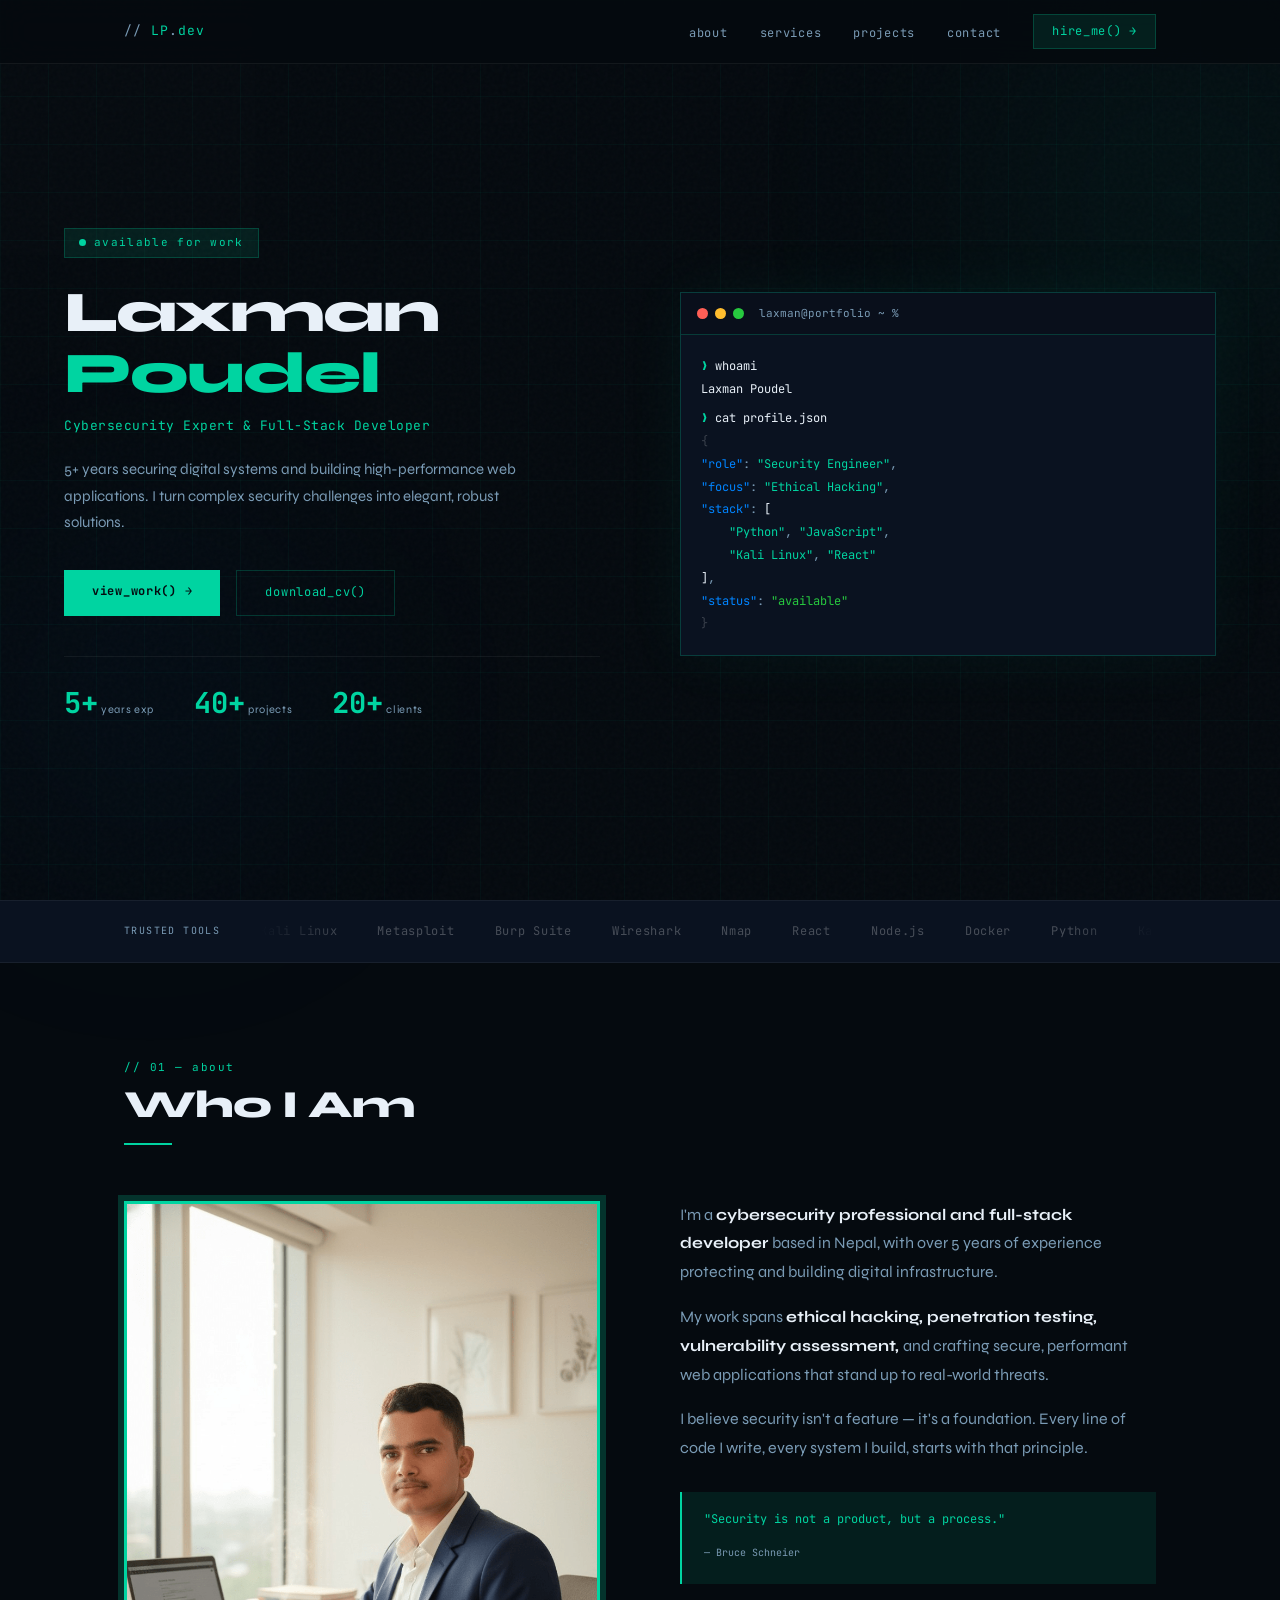
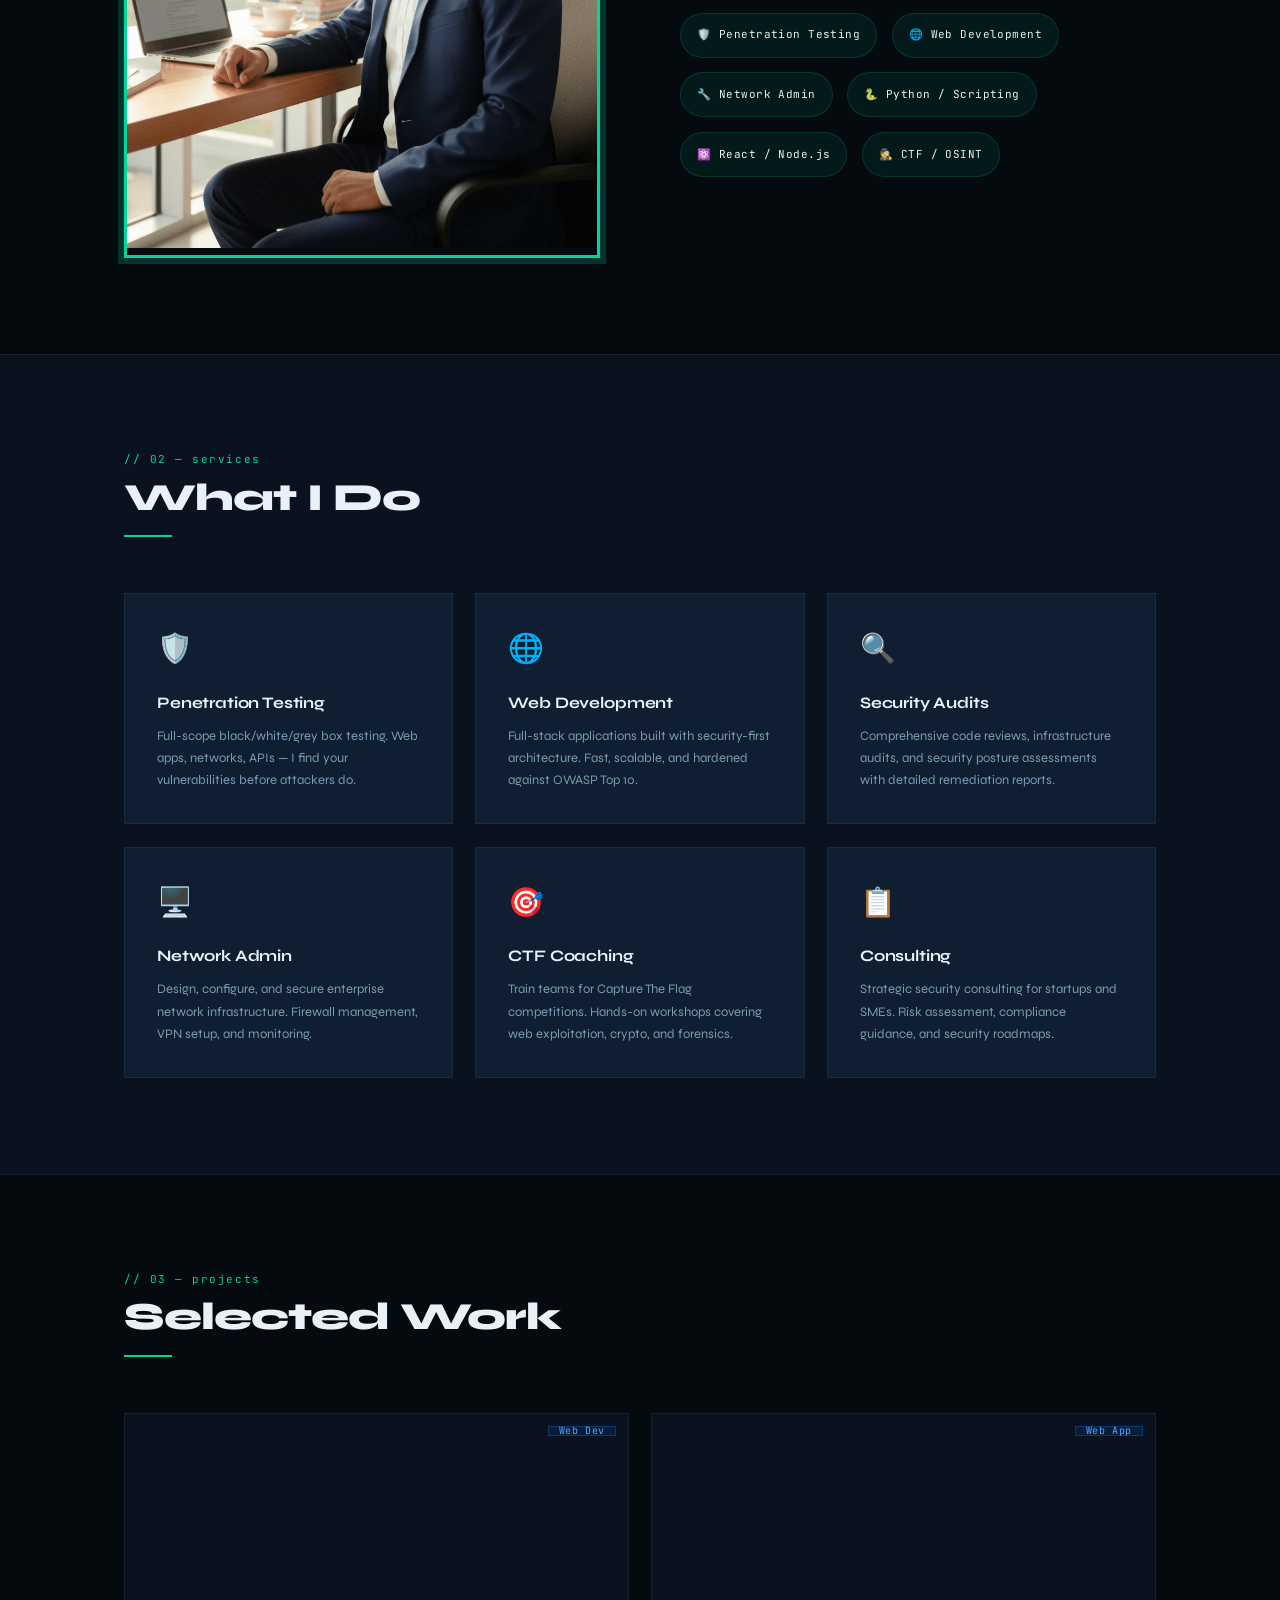
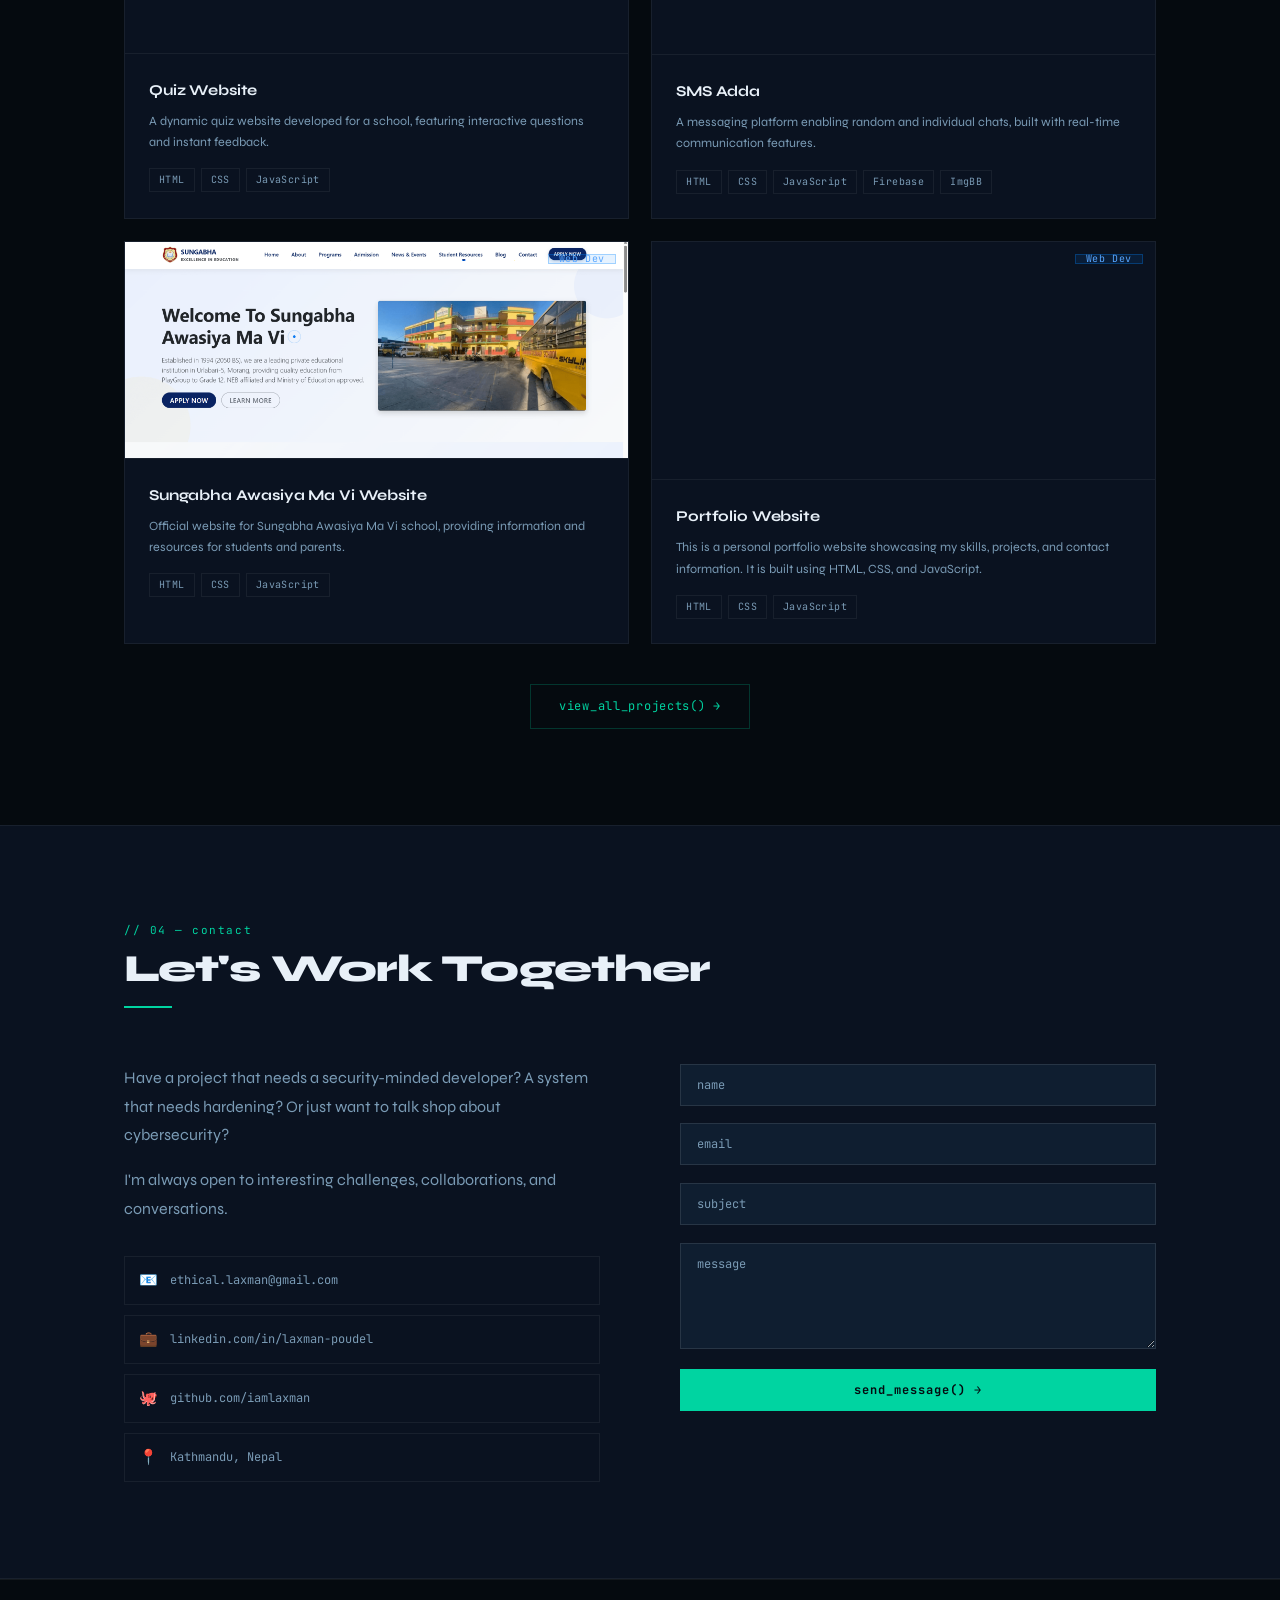
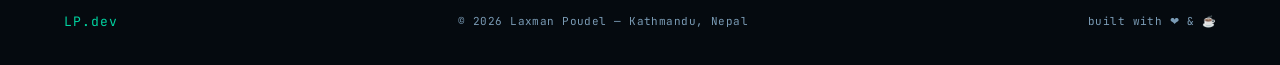
==== index.html @ dfa95d4b "Add files via upload" ====
<!doctype html>
<html lang="en">
  <head>
    <meta charset="UTF-8" />
    <meta name="viewport" content="width=device-width, initial-scale=1.0" />
    <title>Laxman Poudel — Cybersecurity & Web Development</title>
    <meta
      name="description"
      content="Laxman Poudel — Cybersecurity expert and full-stack developer with 5+ years of experience in ethical hacking, web development, and secure digital solutions."
    />
    <meta
      name="keywords"
      content="cybersecurity expert, full-stack developer, ethical hacking, penetration testing, web development, security consulting, Nepal portfolio"
    />
    <meta name="robots" content="index, follow, max-snippet:-1, max-image-preview:large, max-video-preview:-1" />
    <link rel="canonical" href="https://laxman-poudel.com.np/" />
    <link rel="alternate" href="https://laxman-poudel.com.np/" hreflang="en" />

    <!-- Open Graph Meta Tags -->
    <meta property="og:title" content="Laxman Poudel — Cybersecurity & Web Development" />
    <meta property="og:description" content="Laxman Poudel — Cybersecurity expert and full-stack developer with 5+ years of experience in ethical hacking, web development, and secure digital solutions." />
    <meta property="og:image" content="https://laxman-poudel.com.np/favicon/android-chrome-512x512.png" />
    <meta property="og:url" content="https://laxman-poudel.com.np/" />
    <meta property="og:type" content="website" />
    <meta property="og:site_name" content="Laxman Poudel Portfolio" />

    <!-- Twitter Card -->
    <meta name="twitter:card" content="summary_large_image" />
    <meta name="twitter:title" content="Laxman Poudel — Cybersecurity & Web Development" />
    <meta name="twitter:description" content="Laxman Poudel — Cybersecurity expert and full-stack developer with 5+ years of experience in ethical hacking, web development, and secure digital solutions." />
    <meta name="twitter:image" content="https://laxman-poudel.com.np/favicon/android-chrome-512x512.png" />

    <!-- Favicons -->
    <link
      rel="apple-touch-icon"
      sizes="180x180"
      href="favicon/apple-touch-icon.png"
    />
    <link
      rel="icon"
      type="image/png"
      sizes="32x32"
      href="favicon/favicon-32x32.png"
    />
    <link
      rel="icon"
      type="image/png"
      sizes="16x16"
      href="favicon/favicon-16x16.png"
    />
    <link rel="manifest" href="favicon/site.webmanifest" />
    <link
      rel="mask-icon"
      href="favicon/safari-pinned-tab.svg"
      color="#00d4a1"
    />
    <meta name="msapplication-TileColor" content="#050a0f" />
    <meta name="theme-color" content="#050a0f" />

    <link rel="preconnect" href="https://fonts.googleapis.com" crossorigin />
    <link rel="preconnect" href="https://fonts.gstatic.com" crossorigin />
    <link rel="preload" href="style.css" as="style" />
    <link rel="stylesheet" href="style.css" />
    <link
      href="https://fonts.googleapis.com/css2?family=JetBrains+Mono:wght@400;700&family=Syne:wght@400;600;700;800&display=swap"
      rel="stylesheet"
      crossorigin
    />

    <script type="application/ld+json">
      {
        "@context": "https://schema.org",
        "@graph": [
          {
            "@type": "Person",
            "@id": "https://laxman-poudel.com.np/#person",
            "name": "Laxman Poudel",
            "url": "https://laxman-poudel.com.np/",
            "sameAs": [
              "https://np.linkedin.com/in/laxman-poudel-42a732193",
              "https://github.com/iamlaxman"
            ],
            "jobTitle": "Cybersecurity Expert & Full-Stack Developer",
            "affiliation": "Independent Consultant",
            "address": {
              "@type": "PostalAddress",
              "addressLocality": "Kathmandu",
              "addressCountry": "Nepal"
            }
          },
          {
            "@type": "WebSite",
            "@id": "https://laxman-poudel.com.np/#website",
            "url": "https://laxman-poudel.com.np/",
            "name": "Laxman Poudel Portfolio",
            "publisher": {
              "@id": "https://laxman-poudel.com.np/#person"
            },
            "description": "High-performance cybersecurity and web development portfolio for security-minded businesses.",
            "inLanguage": "en-US"
          },
          {
            "@type": "BreadcrumbList",
            "itemListElement": [
              {
                "@type": "ListItem",
                "position": 1,
                "name": "Home",
                "item": "https://laxman-poudel.com.np/"
              }
            ]
          },
          {
            "@type": "Service",
            "@id": "https://laxman-poudel.com.np/#services",
            "serviceType": "Cybersecurity and Web Development Services",
            "provider": {
              "@id": "https://laxman-poudel.com.np/#person"
            },
            "description": "Penetration testing, secure web applications, security audits, network administration, CTF coaching, and strategic consulting."
          },
          {
            "@type": "CreativeWork",
            "@id": "https://laxman-poudel.com.np/#quiz-website",
            "name": "Quiz Website",
            "description": "A dynamic quiz website developed for a school, featuring interactive questions and instant feedback.",
            "url": "https://iamlaxman.github.io/sungabhaseequizfinal",
            "image": "https://laxman-poudel.com.np/images/project_01.png",
            "author": {
              "@id": "https://laxman-poudel.com.np/#person"
            }
          },
          {
            "@type": "CreativeWork",
            "@id": "https://laxman-poudel.com.np/#sms-adda",
            "name": "SMS Adda",
            "description": "A messaging platform enabling random and individual chats, built with real-time communication features.",
            "url": "https://iamlaxman.github.io/smsadda",
            "image": "https://laxman-poudel.com.np/images/project_02.png",
            "author": {
              "@id": "https://laxman-poudel.com.np/#person"
            }
          },
          {
            "@type": "CreativeWork",
            "@id": "https://laxman-poudel.com.np/#sungabha-school",
            "name": "Sungabha Awasiya Ma Vi Website",
            "description": "Official website for Sungabha Awasiya Ma Vi school, providing information and resources for students and parents.",
            "url": "https://iamlaxman.github.io/sungabha-school",
            "image": "https://laxman-poudel.com.np/images/project_03.png",
            "author": {
              "@id": "https://laxman-poudel.com.np/#person"
            }
          },
          {
            "@type": "CreativeWork",
            "@id": "https://laxman-poudel.com.np/#portfolio-website",
            "name": "Portfolio Website",
            "description": "A polished personal portfolio showcasing projects, skills, and a contact section with modern UI.",
            "url": "https://iamlaxman.github.io/modernportfolio",
            "image": "https://laxman-poudel.com.np/images/project_04.png",
            "author": {
              "@id": "https://laxman-poudel.com.np/#person"
            }
          }
        ]
      }
    </script>
  </head>
  <body>
    <!-- Background layers -->
    <div class="noise" aria-hidden="true"></div>
    <div class="grid-bg" aria-hidden="true"></div>
    <div class="glow-orb orb1" aria-hidden="true"></div>
    <div class="glow-orb orb2" aria-hidden="true"></div>

    <!-- ── NAVIGATION ── -->
    <nav id="navbar" role="navigation" aria-label="Main navigation">
      <div class="nav-inner">
        <a href="#home" class="logo" aria-label="Laxman Poudel home"
          ><span>// </span>LP<span>.</span>dev</a
        >
        <button
          class="hamburger"
          id="hamburger"
          aria-label="Toggle menu"
          aria-expanded="false"
        >
          <span></span><span></span><span></span>
        </button>
        <ul class="nav-links" id="nav-links" role="list">
          <li><a href="#about">about</a></li>
          <li><a href="#services">services</a></li>
          <li><a href="#projects">projects</a></li>
          <li><a href="#contact">contact</a></li>
        </ul>
        <a href="#contact" class="nav-cta">hire_me() →</a>
      </div>
    </nav>
    <main>

    <!-- ── HERO ── -->
    <section class="hero" id="home" aria-label="Hero section">
      <div class="hero-inner">
        <div class="hero-text">
          <div class="tag" role="status">
            <span class="pulse-dot" aria-hidden="true"></span>
            available for work
          </div>
          <h1>Laxman<br /><span class="accent-text">Poudel</span></h1>
          <p class="hero-role">
            Cybersecurity Expert &amp; Full‑Stack Developer
          </p>
          <p class="hero-desc">
            5+ years securing digital systems and building high-performance web
            applications. I turn complex security challenges into elegant,
            robust solutions.
          </p>
          <div class="hero-btns">
            <a href="#projects" class="btn-primary">view_work() →</a>
            <a href="assets/Laxman_Poudel_CV.pdf" class="btn-outline" download
              >download_cv()</a
            >
          </div>
          <div class="hero-stats" role="list">
            <div class="stat" role="listitem">
              <span class="stat-num" data-target="5">0</span
              ><span class="stat-num">+</span>
              <span class="stat-label">years exp</span>
            </div>
            <div class="stat" role="listitem">
              <span class="stat-num" data-target="40">0</span
              ><span class="stat-num">+</span>
              <span class="stat-label">projects</span>
            </div>
            <div class="stat" role="listitem">
              <span class="stat-num" data-target="20">0</span
              ><span class="stat-num">+</span>
              <span class="stat-label">clients</span>
            </div>
          </div>
        </div>

        <!-- Terminal card -->
        <div
          class="terminal-card"
          role="img"
          aria-label="Interactive terminal showing profile information"
        >
          <div class="term-bar">
            <span class="dot dot-r" aria-hidden="true"></span>
            <span class="dot dot-y" aria-hidden="true"></span>
            <span class="dot dot-g" aria-hidden="true"></span>
            <span class="term-title">laxman@portfolio ~ %</span>
          </div>
          <div class="term-body" id="terminal-output" aria-live="polite">
            <!-- JS fills this in -->
          </div>
        </div>
      </div>
    </section>

    <!-- ── TECH STRIP ── -->
    <div class="tech-strip" aria-label="Technologies and tools">
      <div class="tech-strip-inner">
        <span class="strip-label">TRUSTED TOOLS</span>
        <div class="marquee-wrapper">
          <div class="marquee-track">
            <span>Kali Linux</span><span>Metasploit</span
            ><span>Burp Suite</span> <span>Wireshark</span><span>Nmap</span
            ><span>React</span> <span>Node.js</span><span>Docker</span
            ><span>Python</span> <span>Kali Linux</span><span>Metasploit</span
            ><span>Burp Suite</span> <span>Wireshark</span><span>Nmap</span
            ><span>React</span> <span>Node.js</span><span>Docker</span
            ><span>Python</span>
          </div>
        </div>
      </div>
    </div>

    <!-- ── ABOUT ── -->
    <section class="section" id="about" aria-labelledby="about-title">
      <div class="section-wrap">
        <div class="sec-header">
          <span class="sec-num">// 01 — about</span>
          <h2 class="sec-title" id="about-title">Who I Am</h2>
          <div class="sec-line" aria-hidden="true"></div>
        </div>
        <div class="about-grid">
          <div class="about-image">
            <img src="images/me.jpg" alt="Portrait of Laxman Poudel" loading="lazy" decoding="async" />
          </div>
          <div class="about-content">
            <div class="about-text">
              <p>
                I'm a
                <strong>
                  cybersecurity professional and full-stack developer
                </strong>
                based in Nepal, with over 5 years of experience protecting and
                building digital infrastructure.
              </p>
              <p>
                My work spans
                <strong>
                  ethical hacking, penetration testing, vulnerability assessment,
                </strong>
                and crafting secure, performant web applications that stand up to
                real-world threats.
              </p>
              <p>
                I believe security isn't a feature — it's a foundation. Every line
                of code I write, every system I build, starts with that principle.
              </p>
              <blockquote class="quote">
                <p>"Security is not a product, but a process."</p>
                <cite>— Bruce Schneier</cite>
              </blockquote>
            </div>
            <div class="skill-icons" role="list" aria-label="Core skills">
              <span class="skill-pill" role="listitem">🛡️ Penetration Testing</span>
              <span class="skill-pill" role="listitem">🌐 Web Development</span>
              <span class="skill-pill" role="listitem">🔧 Network Admin</span>
              <span class="skill-pill" role="listitem">🐍 Python / Scripting</span>
              <span class="skill-pill" role="listitem">⚛️ React / Node.js</span>
              <span class="skill-pill" role="listitem">🕵️ CTF / OSINT</span>
            </div>
          </div>
        </div>
      </div>
    </section>

    <!-- ── SERVICES ── -->
    <section
      class="section section-alt"
      id="services"
      aria-labelledby="services-title"
    >
      <div class="section-wrap">
        <div class="sec-header">
          <span class="sec-num">// 02 — services</span>
          <h2 class="sec-title" id="services-title">What I Do</h2>
          <div class="sec-line" aria-hidden="true"></div>
        </div>
        <div class="services-grid" role="list">
          <article class="service-card" role="listitem">
            <div class="svc-icon" aria-hidden="true">🛡️</div>
            <h3 class="svc-name">Penetration Testing</h3>
            <p class="svc-desc">
              Full-scope black/white/grey box testing. Web apps, networks, APIs
              — I find your vulnerabilities before attackers do.
            </p>
          </article>
          <article class="service-card" role="listitem">
            <div class="svc-icon" aria-hidden="true">🌐</div>
            <h3 class="svc-name">Web Development</h3>
            <p class="svc-desc">
              Full-stack applications built with security-first architecture.
              Fast, scalable, and hardened against OWASP Top 10.
            </p>
          </article>
          <article class="service-card" role="listitem">
            <div class="svc-icon" aria-hidden="true">🔍</div>
            <h3 class="svc-name">Security Audits</h3>
            <p class="svc-desc">
              Comprehensive code reviews, infrastructure audits, and security
              posture assessments with detailed remediation reports.
            </p>
          </article>
          <article class="service-card" role="listitem">
            <div class="svc-icon" aria-hidden="true">🖥️</div>
            <h3 class="svc-name">Network Admin</h3>
            <p class="svc-desc">
              Design, configure, and secure enterprise network infrastructure.
              Firewall management, VPN setup, and monitoring.
            </p>
          </article>
          <article class="service-card" role="listitem">
            <div class="svc-icon" aria-hidden="true">🎯</div>
            <h3 class="svc-name">CTF Coaching</h3>
            <p class="svc-desc">
              Train teams for Capture The Flag competitions. Hands-on workshops
              covering web exploitation, crypto, and forensics.
            </p>
          </article>
          <article class="service-card" role="listitem">
            <div class="svc-icon" aria-hidden="true">📋</div>
            <h3 class="svc-name">Consulting</h3>
            <p class="svc-desc">
              Strategic security consulting for startups and SMEs. Risk
              assessment, compliance guidance, and security roadmaps.
            </p>
          </article>
        </div>
      </div>
    </section>

    <!-- ── PROJECTS ── -->
    <section class="section" id="projects" aria-labelledby="projects-title">
      <div class="section-wrap">
        <div class="sec-header">
          <span class="sec-num">// 03 — projects</span>
          <h2 class="sec-title" id="projects-title">Selected Work</h2>
          <div class="sec-line" aria-hidden="true"></div>
        </div>
        <div class="projects-grid" role="list">
          <article class="proj-card" role="listitem">
            <div class="proj-img" aria-hidden="true">
              <img
                src="images/project_01.png"
                alt="Quiz Website Project"
                loading="lazy"
                decoding="async"
              />
              <span class="proj-badge badge-web">Web Dev</span>
            </div>
            <div class="proj-body">
              <h3 class="proj-title">Quiz Website</h3>
              <p class="proj-desc">
                A dynamic quiz website developed for a school, featuring
                interactive questions and instant feedback.
              </p>
              <div class="proj-tech" role="list" aria-label="Technologies used">
                <span role="listitem">HTML</span><span role="listitem">CSS</span
                ><span role="listitem">JavaScript</span>
              </div>
            </div>
          </article>

          <article class="proj-card" role="listitem">
            <div class="proj-img" aria-hidden="true">
              <img
                src="images/project_02.png"
                alt="SMS Adda Project"
                loading="lazy"
                decoding="async"
              />
              <span class="proj-badge badge-web">Web App</span>
            </div>
            <div class="proj-body">
              <h3 class="proj-title">SMS Adda</h3>
              <p class="proj-desc">
                A messaging platform enabling random and individual chats, built
                with real-time communication features.
              </p>
              <div class="proj-tech" role="list" aria-label="Technologies used">
                <span role="listitem">HTML</span><span role="listitem">CSS</span
                ><span role="listitem">JavaScript</span
                ><span role="listitem">Firebase</span
                ><span role="listitem">ImgBB</span>
              </div>
            </div>
          </article>

          <article class="proj-card" role="listitem">
            <div class="proj-img" aria-hidden="true">
              <img
                src="images/project_03.png"
                alt="Sungabha Awasiya Ma Vi Website Project"
                loading="lazy"
                decoding="async"
              />
              <span class="proj-badge badge-web">Web Dev</span>
            </div>
            <div class="proj-body">
              <h3 class="proj-title">Sungabha Awasiya Ma Vi Website</h3>
              <p class="proj-desc">
                Official website for Sungabha Awasiya Ma Vi school, providing
                information and resources for students and parents.
              </p>
              <div class="proj-tech" role="list" aria-label="Technologies used">
                <span role="listitem">HTML</span><span role="listitem">CSS</span
                ><span role="listitem">JavaScript</span>
              </div>
            </div>
          </article>

          <article class="proj-card" role="listitem">
            <div class="proj-img" aria-hidden="true">
              <img
                src="images/project_04.png"
                alt="Portfolio Website Project"
                loading="lazy"
                decoding="async"
              />
              <span class="proj-badge badge-web">Web Dev</span>
            </div>
            <div class="proj-body">
              <h3 class="proj-title">Portfolio Website</h3>
              <p class="proj-desc">
                This is a personal portfolio website showcasing my skills,
                projects, and contact information. It is built using HTML, CSS,
                and JavaScript.
              </p>
              <div class="proj-tech" role="list" aria-label="Technologies used">
                <span role="listitem">HTML</span><span role="listitem">CSS</span
                ><span role="listitem">JavaScript</span>
              </div>
            </div>
          </article>
        </div>
        <div class="projects-cta">
          <a href="projects.html" class="btn-outline"
            >view_all_projects() →</a
          >
        </div>
      </div>
    </section>

    <!-- ── CONTACT ── -->
    <section
      class="section section-alt"
      id="contact"
      aria-labelledby="contact-title"
    >
      <div class="section-wrap">
        <div class="sec-header">
          <span class="sec-num">// 04 — contact</span>
          <h2 class="sec-title" id="contact-title">Let's Work Together</h2>
          <div class="sec-line" aria-hidden="true"></div>
        </div>
        <div class="contact-inner">
          <div class="contact-left">
            <p>
              Have a project that needs a security-minded developer? A system
              that needs hardening? Or just want to talk shop about
              cybersecurity?
            </p>
            <p>
              I'm always open to interesting challenges, collaborations, and
              conversations.
            </p>
            <div class="contact-links" role="list">
              <a
                class="c-link"
                href="mailto:ethical.laxman@gmail.com"
                role="listitem"
              >
                <span class="c-link-icon" aria-hidden="true">📧</span>
                ethical.laxman@gmail.com
              </a>
              <a
                class="c-link"
                href="https://np.linkedin.com/in/laxman-poudel-42a732193"
                target="_blank"
                rel="noopener noreferrer"
                role="listitem"
              >
                <span class="c-link-icon" aria-hidden="true">💼</span>
                linkedin.com/in/laxman-poudel
              </a>
              <a
                class="c-link"
                href="https://github.com/iamlaxman"
                target="_blank"
                rel="noopener noreferrer"
                role="listitem"
              >
                <span class="c-link-icon" aria-hidden="true">🐙</span>
                github.com/iamlaxman
              </a>
              <a class="c-link" href="#contact" role="listitem">
                <span class="c-link-icon" aria-hidden="true">📍</span>
                Kathmandu, Nepal
              </a>
            </div>
          </div>
          <form
            class="contact-form"
            id="contact-form"
            action="https://formspree.io/f/xkoelbar"
            method="POST"
            novalidate
            aria-label="Contact form"
          >
            <div class="form-group">
              <label for="name" class="sr-only">Your Name</label>
              <input
                type="text"
                id="name"
                name="name"
                placeholder="name"
                required
                autocomplete="name"
              />
              <span class="field-error" aria-live="polite"></span>
            </div>
            <div class="form-group">
              <label for="email" class="sr-only">Your Email</label>
              <input
                type="email"
                id="email"
                name="email"
                placeholder="email"
                required
                autocomplete="email"
              />
              <span class="field-error" aria-live="polite"></span>
            </div>
            <div class="form-group">
              <label for="subject" class="sr-only">Subject</label>
              <input
                type="text"
                id="subject"
                name="subject"
                placeholder="subject"
                required
              />
              <span class="field-error" aria-live="polite"></span>
            </div>
            <div class="form-group">
              <label for="message" class="sr-only">Your Message</label>
              <textarea
                id="message"
                name="message"
                rows="5"
                placeholder="message"
                required
              ></textarea>
              <span class="field-error" aria-live="polite"></span>
            </div>
            <button type="submit" class="form-submit" id="submit-btn">
              <span class="btn-text">send_message() →</span>
              <span class="btn-loading" hidden>sending...</span>
            </button>
            <div
              class="form-success"
              id="form-success"
              role="alert"
              aria-live="polite"
              hidden
            >
              ✓ Message sent! I'll get back to you soon.
            </div>
          </form>
        </div>
      </div>
    </section>
    </main>

    <!-- ── FOOTER ── -->
    <footer role="contentinfo">
      <div class="footer-inner">
        <a href="#home" class="footer-logo">LP.dev</a>
        <p class="footer-text">
          © <span id="year"></span> Laxman Poudel — Kathmandu, Nepal
        </p>
        <p class="footer-text">built with ❤ &amp; ☕</p>
      </div>
    </footer>

    <script src="script.js" defer></script>
  </body>
</html>
---- style.css ----
/* =============================================
   LAXMAN POUDEL — PORTFOLIO
   style.css
   ============================================= */

/* ── Reset & Base ── */
*, *::before, *::after {
  margin: 0;
  padding: 0;
  box-sizing: border-box;
}

:root {
  --bg:         #050a0f;
  --bg2:        #0a1220;
  --bg3:        #0f1e30;
  --accent:     #00d4a1;
  --accent2:    #0084ff;
  --accent-dim: rgba(0, 212, 161, 0.10);
  --accent-dim2:rgba(0, 212, 161, 0.18);
  --text:       #e8f0f8;
  --text-muted: #7a9bb5;
  --border:     rgba(0, 212, 161, 0.22);
  --border-sub: rgba(255, 255, 255, 0.06);
  --mono:       'JetBrains Mono', 'Courier New', monospace;
  --sans:       'Syne', sans-serif;
  --nav-h:      64px;
  --max-w:      1160px;
  --ease:       cubic-bezier(0.4, 0, 0.2, 1);
}

html {
  scroll-behavior: smooth;
  scroll-padding-top: var(--nav-h);
}

body {
  background: var(--bg);
  color: var(--text);
  font-family: var(--sans);
  font-size: 16px;
  line-height: 1.6;
  overflow-x: hidden;
  -webkit-font-smoothing: antialiased;
}

a,
button,
input,
textarea,
select,
.proj-card,
.service-card,
.skill-pill,
.c-link,
.btn-primary,
.btn-outline {
  transition: background 0.25s var(--ease),
              color 0.25s var(--ease),
              border-color 0.25s var(--ease),
              transform 0.25s var(--ease),
              box-shadow 0.25s var(--ease);
}

.noise,
.grid-bg,
.glow-orb {
  will-change: transform, opacity;
}

/* ── Accessibility ── */
.sr-only {
  position: absolute;
  width: 1px; height: 1px;
  padding: 0; margin: -1px;
  overflow: hidden;
  clip: rect(0,0,0,0);
  white-space: nowrap;
  border: 0;
}

a:focus-visible,
button:focus-visible,
input:focus-visible,
textarea:focus-visible {
  outline: 2px solid var(--accent);
  outline-offset: 3px;
}

/* ── Background Layers ── */
.noise {
  position: fixed;
  inset: 0;
  pointer-events: none;
  opacity: 0.025;
  background-image: url("data:image/svg+xml,%3Csvg viewBox='0 0 256 256' xmlns='http://www.w3.org/2000/svg'%3E%3Cfilter id='n'%3E%3CfeTurbulence type='fractalNoise' baseFrequency='0.9' numOctaves='4'/%3E%3C/filter%3E%3Crect width='100%25' height='100%25' filter='url(%23n)'/%3E%3C/svg%3E");
  z-index: 0;
}

.grid-bg {
  position: fixed;
  inset: 0;
  pointer-events: none;
  background-image:
    linear-gradient(rgba(0,212,161,0.04) 1px, transparent 1px),
    linear-gradient(90deg, rgba(0,212,161,0.04) 1px, transparent 1px);
  background-size: 48px 48px;
  z-index: 0;
}

.glow-orb {
  position: fixed;
  border-radius: 50%;
  filter: blur(120px);
  pointer-events: none;
  z-index: 0;
  animation: floatOrb 12s ease-in-out infinite;
}
.orb1 {
  width: 600px; height: 600px;
  background: radial-gradient(circle, rgba(0,212,161,0.08), transparent 70%);
  top: -100px; right: -200px;
}
.orb2 {
  width: 500px; height: 500px;
  background: radial-gradient(circle, rgba(0,132,255,0.06), transparent 70%);
  bottom: -50px; left: -100px;
}

@keyframes floatOrb {
  0%, 100% { transform: translate(0, 0); }
  50% { transform: translate(-10px, 12px); }
}

/* ── Navigation ── */
nav {
  position: fixed;
  top: 0; width: 100%;
  z-index: 200;
  height: var(--nav-h);
  border-bottom: 1px solid var(--border-sub);
  background: rgba(5, 10, 15, 0.85);
  backdrop-filter: blur(16px);
  -webkit-backdrop-filter: blur(16px);
  transition: border-color 0.3s var(--ease), background 0.3s var(--ease);
}
nav.scrolled {
  border-bottom-color: var(--border);
  background: rgba(5, 10, 15, 0.96);
}

.nav-inner {
  max-width: var(--max-w);
  margin: 0 auto;
  padding: 0 5%;
  height: 100%;
  display: flex;
  align-items: center;
  gap: 2rem;
}

.logo {
  font-family: var(--mono);
  font-size: 13px;
  color: var(--accent);
  letter-spacing: 0.08em;
  text-decoration: none;
  margin-right: auto;
}
.logo span { color: var(--text-muted); }

.nav-links {
  display: flex;
  gap: 2rem;
  list-style: none;
}
.nav-links a {
  font-family: var(--mono);
  font-size: 12px;
  color: var(--text-muted);
  text-decoration: none;
  letter-spacing: 0.06em;
  transition: color 0.2s;
  position: relative;
  padding-bottom: 2px;
}
.nav-links a::after {
  content: '';
  position: absolute;
  left: 0; bottom: -2px;
  width: 0; height: 1px;
  background: var(--accent);
  transition: width 0.25s var(--ease);
}
.nav-links a:hover { color: var(--accent); }
.nav-links a:hover::after { width: 100%; }

.nav-cta {
  font-family: var(--mono);
  font-size: 12px;
  color: var(--accent);
  text-decoration: none;
  letter-spacing: 0.06em;
  padding: 7px 18px;
  border: 1px solid var(--border);
  background: var(--accent-dim);
  transition: background 0.2s, border-color 0.2s;
  white-space: nowrap;
}
.nav-cta:hover { background: var(--accent-dim2); border-color: var(--accent); }

/* Hamburger */
.hamburger {
  display: none;
  flex-direction: column;
  justify-content: center;
  gap: 5px;
  width: 32px; height: 32px;
  background: none;
  border: none;
  cursor: pointer;
  padding: 4px;
  margin-left: auto;
}
.hamburger span {
  display: block;
  width: 100%; height: 1.5px;
  background: var(--text-muted);
  transition: transform 0.3s var(--ease), opacity 0.2s;
}
.hamburger.open span:nth-child(1) { transform: translateY(6.5px) rotate(45deg); }
.hamburger.open span:nth-child(2) { opacity: 0; }
.hamburger.open span:nth-child(3) { transform: translateY(-6.5px) rotate(-45deg); }

/* ── Hero ── */
.hero {
  position: relative;
  z-index: 1;
  min-height: 100vh;
  display: flex;
  align-items: center;
  padding: calc(var(--nav-h) + 3rem) 5% 4rem;
}

.hero-inner {
  max-width: var(--max-w);
  margin: 0 auto;
  width: 100%;
  display: grid;
  grid-template-columns: 1fr 1fr;
  gap: 5rem;
  align-items: center;
}

/* Animate-in classes */
.hero-text, .terminal-card {
  opacity: 0;
  transform: translateY(24px);
  transition: opacity 0.7s var(--ease), transform 0.7s var(--ease);
}
.hero-text.visible { opacity: 1; transform: none; }
.terminal-card.visible { opacity: 1; transform: none; transition-delay: 0.15s; }

/* Tag */
.tag {
  display: inline-flex;
  align-items: center;
  gap: 8px;
  font-family: var(--mono);
  font-size: 11px;
  color: var(--accent);
  letter-spacing: 0.12em;
  margin-bottom: 1.5rem;
  padding: 5px 14px;
  border: 1px solid var(--border);
  background: var(--accent-dim);
}
.pulse-dot {
  width: 7px; height: 7px;
  background: var(--accent);
  border-radius: 50%;
  animation: pulse 2s infinite;
}
@keyframes pulse {
  0%, 100% { opacity: 1; }
  50%       { opacity: 0.25; }
}

h1 {
  font-size: clamp(2.6rem, 4.5vw, 3.6rem);
  font-weight: 800;
  line-height: 1.06;
  letter-spacing: -0.025em;
  margin-bottom: 0.8rem;
}
.accent-text { color: var(--accent); }

.hero-role {
  font-family: var(--mono);
  font-size: 13px;
  color: var(--accent);
  letter-spacing: 0.04em;
  margin-bottom: 1.2rem;
}

.hero-desc {
  color: var(--text-muted);
  line-height: 1.75;
  font-size: 15px;
  max-width: 480px;
  margin-bottom: 2.2rem;
}

.hero-btns {
  display: flex;
  gap: 1rem;
  flex-wrap: wrap;
  margin-bottom: 2.5rem;
}

/* Buttons */
.btn-primary, .btn-outline {
  display: inline-block;
  font-family: var(--mono);
  font-size: 12px;
  letter-spacing: 0.06em;
  padding: 12px 28px;
  text-decoration: none;
  cursor: pointer;
  border: none;
  transition: transform 0.2s var(--ease), background 0.2s, border-color 0.2s;
}
.btn-primary {
  background: var(--accent);
  color: var(--bg);
  font-weight: 700;
}
.btn-primary:hover { background: #00ffbf; transform: translateY(-2px); }

.btn-outline {
  background: transparent;
  color: var(--accent);
  border: 1px solid var(--border);
}
.btn-outline:hover { background: var(--accent-dim); transform: translateY(-2px); }

/* Stats */
.hero-stats {
  display: flex;
  gap: 2.5rem;
  padding-top: 2rem;
  border-top: 1px solid var(--border-sub);
}
.stat-num {
  font-family: var(--mono);
  font-size: 1.8rem;
  font-weight: 700;
  color: var(--accent);
  line-height: 1;
}
.stat-label {
  font-size: 11px;
  color: var(--text-muted);
  letter-spacing: 0.06em;
  margin-top: 4px;
}

/* ── Terminal Card ── */
.terminal-card {
  background: var(--bg2);
  border: 1px solid var(--border);
  box-shadow: 0 0 60px rgba(0,212,161,0.06);
}

.term-bar {
  padding: 12px 16px;
  border-bottom: 1px solid var(--border);
  display: flex;
  align-items: center;
  gap: 7px;
  background: rgba(0,0,0,0.15);
}
.dot {
  width: 11px; height: 11px;
  border-radius: 50%;
  flex-shrink: 0;
}
.dot-r { background: #ff5f56; }
.dot-y { background: #ffbd2e; }
.dot-g { background: #27c93f; }
.term-title {
  font-family: var(--mono);
  font-size: 11px;
  color: var(--text-muted);
  margin-left: 8px;
}

.term-body {
  padding: 20px;
  font-family: var(--mono);
  font-size: 12px;
  line-height: 1.95;
  color: var(--text-muted);
  min-height: 260px;
}

/* terminal colours */
.prompt  { color: var(--accent); }
.cmd     { color: var(--text); }
.out-key { color: var(--accent2); }
.out-str { color: var(--accent); }
.out-val { color: var(--text); }
.out-cm  { color: rgba(255,255,255,0.2); }
.out-ok  { color: #27c93f; }

.caret {
  display: inline-block;
  width: 8px; height: 14px;
  background: var(--accent);
  vertical-align: -3px;
  animation: blink 0.85s step-start infinite;
}
@keyframes blink {
  0%, 100% { opacity: 1; }
  50%       { opacity: 0; }
}

.s-tags {
  display: flex;
  flex-wrap: wrap;
  gap: 7px;
  margin: 4px 0;
}
.s-tag {
  font-family: var(--mono);
  font-size: 10px;
  padding: 3px 10px;
  border: 1px solid rgba(0,212,161,0.28);
  color: var(--accent);
  letter-spacing: 0.04em;
}

/* ── Tech Strip ── */
.tech-strip {
  position: relative;
  z-index: 1;
  background: var(--bg2);
  border-top: 1px solid var(--border-sub);
  border-bottom: 1px solid var(--border-sub);
}
.tech-strip-inner {
  max-width: var(--max-w);
  margin: 0 auto;
  padding: 1.3rem 5%;
  display: flex;
  align-items: center;
  gap: 2.5rem;
  flex-wrap: wrap;
}
.strip-label {
  font-family: var(--mono);
  font-size: 10px;
  color: var(--text-muted);
  letter-spacing: 0.14em;
  white-space: nowrap;
}
.marquee-wrapper {
  flex: 1;
  overflow: hidden;
  mask-image: linear-gradient(90deg, transparent, black 10%, black 90%, transparent);
  -webkit-mask-image: linear-gradient(90deg, transparent, black 10%, black 90%, transparent);
}

.marquee-track {
  display: flex;
  gap: 2.5rem;
  width: max-content;
  animation: marquee 22s linear infinite;
}

.marquee-track span {
  font-family: var(--mono);
  font-size: 12px;
  color: rgba(255, 255, 255, 0.25);
  letter-spacing: 0.06em;
  white-space: nowrap;
  transition: color 0.2s;
  cursor: default;
}

.marquee-track span:hover {
  color: var(--accent);
}

/* pause on hover */
.marquee-wrapper:hover .marquee-track {
  animation-play-state: paused;
}

@keyframes marquee {
  from { transform: translateX(0); }
  to   { transform: translateX(-50%); }
}

/* respect reduced motion */
@media (prefers-reduced-motion: reduce) {
  .marquee-track { animation: none; }
}
.strip-items span {
  font-family: var(--mono);
  font-size: 12px;
  color: rgba(255,255,255,0.2);
  letter-spacing: 0.04em;
  transition: color 0.2s;
}
.strip-items span:hover { color: rgba(255,255,255,0.5); }

/* ── Sections ── */
.section { position: relative; z-index: 1; }
.section-alt {
  background: var(--bg2);
  border-top: 1px solid var(--border-sub);
  border-bottom: 1px solid var(--border-sub);
}

.section-wrap {
  max-width: var(--max-w);
  margin: 0 auto;
  padding: 6rem 5%;
}

.sec-header { margin-bottom: 3.5rem; }
.sec-num {
  display: block;
  font-family: var(--mono);
  font-size: 11px;
  color: var(--accent);
  letter-spacing: 0.14em;
  margin-bottom: 0.5rem;
}
.sec-title {
  font-size: clamp(1.8rem, 3vw, 2.5rem);
  font-weight: 800;
  letter-spacing: -0.025em;
  line-height: 1.1;
}
.sec-line {
  width: 48px; height: 2px;
  background: var(--accent);
  margin-top: 1rem;
}

/* ── About ── */
.about-grid {
  display: grid;
  grid-template-columns: 1fr 1fr;
  gap: 5rem;
  align-items: start;
}
.about-text { color: var(--text-muted); line-height: 1.8; }
.about-text p { margin-bottom: 1rem; }
.about-text strong { color: var(--text); }

.about-image {
  width: 100%;
  min-height: 420px;
  overflow: hidden;
  margin: 0;
  border: 3px solid var(--accent);
  box-shadow: 0 0 0 6px rgba(0,212,161,0.2);
}
.about-image img {
  width: 100%;
  height: 100%;
  object-fit: cover;
  object-position: center;
}

.about-content {
  display: flex;
  flex-direction: column;
  gap: 1.8rem;
}

.quote {
  margin-top: 1.8rem;
  padding: 1.1rem 1.4rem;
  border-left: 2px solid var(--accent);
  background: var(--accent-dim);
}
.quote p {
  font-family: var(--mono);
  font-size: 12px;
  color: var(--accent);
  margin-bottom: 0.4rem !important;
  font-style: normal;
}
.quote cite {
  font-family: var(--mono);
  font-size: 10px;
  color: var(--text-muted);
  font-style: normal;
}

.skill-icons {
  display: flex;
  flex-wrap: wrap;
  gap: 0.9rem;
}
.skill-pill {
  display: inline-flex;
  align-items: center;
  gap: 0.5rem;
  background: rgba(0,212,161,0.08);
  border: 1px solid rgba(0,212,161,0.16);
  color: var(--text);
  font-family: var(--mono);
  font-size: 11px;
  letter-spacing: 0.04em;
  padding: 0.8rem 1rem;
  border-radius: 999px;
  white-space: nowrap;
}

/* ── Services ── */
.services-grid {
  display: grid;
  grid-template-columns: repeat(3, 1fr);
  gap: 1.4rem;
}
.service-card {
  background: var(--bg3);
  border: 1px solid var(--border-sub);
  padding: 2rem;
  position: relative;
  overflow: hidden;
  transition: border-color 0.3s, transform 0.3s var(--ease), box-shadow 0.3s;
}
.service-card::before {
  content: '';
  position: absolute;
  top: 0; left: 0; right: 0;
  height: 1px;
  background: linear-gradient(90deg, transparent, var(--accent), transparent);
  opacity: 0;
  transition: opacity 0.3s;
}
.service-card:hover {
  border-color: var(--border);
  transform: translateY(-4px);
  box-shadow: 0 12px 40px rgba(0,0,0,0.3);
}
.service-card:hover::before { opacity: 1; }

.svc-icon {
  font-size: 1.8rem;
  margin-bottom: 1.1rem;
  display: block;
}
.svc-name {
  font-size: 16px;
  font-weight: 700;
  letter-spacing: -0.01em;
  margin-bottom: 0.6rem;
}
.svc-desc {
  color: var(--text-muted);
  font-size: 13px;
  line-height: 1.7;
}

/* ── Projects ── */
.projects-grid {
  display: grid;
  grid-template-columns: repeat(2, 1fr);
  gap: 1.4rem;
}
.proj-card {
  background: var(--bg2);
  border: 1px solid var(--border-sub);
  overflow: hidden;
  transition: border-color 0.3s, transform 0.3s var(--ease), box-shadow 0.3s;
}
.proj-card:hover {
  border-color: var(--border);
  transform: translateY(-3px);
  box-shadow: 0 12px 40px rgba(0,0,0,0.3);
}

.proj-img {
  position: relative;
  overflow: hidden;
  border-bottom: 1px solid var(--border-sub);
  line-height: 0;
}
.proj-img img {
  width: 100%;
  height: auto;
  display: block;
  transition: transform 0.4s var(--ease);
}
.proj-card:hover .proj-img img { transform: scale(1.02); }

.proj-img svg {
  width: 100%;
  height: auto;
  display: block;
  transition: transform 0.4s var(--ease);
}
.proj-card:hover .proj-img svg { transform: scale(1.02); }

.proj-badge {
  position: absolute;
  top: 12px; right: 12px;
  font-family: var(--mono);
  font-size: 10px;
  letter-spacing: 0.06em;
  padding: 4px 10px;
}
.badge-sec  { background: rgba(0,212,161,0.1); border: 1px solid rgba(0,212,161,0.3); color: var(--accent); }
.badge-web  { background: rgba(0,132,255,0.1); border: 1px solid rgba(0,132,255,0.3); color: #58a6ff; }
.badge-dash { background: rgba(255,180,0,0.1); border: 1px solid rgba(255,180,0,0.3); color: #fbbf24; }

.proj-body { padding: 1.5rem; }
.proj-title {
  font-size: 15px;
  font-weight: 700;
  letter-spacing: -0.01em;
  margin-bottom: 0.5rem;
}
.proj-desc {
  color: var(--text-muted);
  font-size: 12.5px;
  line-height: 1.7;
  margin-bottom: 1rem;
}
.proj-tech {
  display: flex;
  flex-wrap: wrap;
  gap: 6px;
}
.proj-tech span {
  font-family: var(--mono);
  font-size: 10px;
  color: var(--text-muted);
  padding: 3px 9px;
  border: 1px solid var(--border-sub);
  letter-spacing: 0.04em;
}

.proj-actions {
  margin-top: 1.5rem;
  display: flex;
  flex-wrap: wrap;
  gap: 0.85rem;
}
.proj-actions .btn-primary,
.proj-actions .btn-outline {
  padding: 10px 18px;
}

.projects-cta {
  text-align: center;
  margin-top: 2.5rem;
}

/* ── Contact ── */
.contact-inner {
  display: grid;
  grid-template-columns: 1fr 1fr;
  gap: 5rem;
  align-items: start;
}
.contact-left { color: var(--text-muted); line-height: 1.8; }
.contact-left p { margin-bottom: 1rem; }

.contact-links {
  display: flex;
  flex-direction: column;
  gap: 10px;
  margin-top: 2rem;
}
.c-link {
  display: flex;
  align-items: center;
  gap: 12px;
  font-family: var(--mono);
  font-size: 12px;
  color: var(--text-muted);
  text-decoration: none;
  padding: 10px 14px;
  border: 1px solid var(--border-sub);
  transition: border-color 0.2s, color 0.2s, background 0.2s;
  word-break: break-all;
}
.c-link:hover {
  border-color: var(--border);
  color: var(--accent);
  background: var(--accent-dim);
}
.c-link-icon {
  font-size: 15px;
  flex-shrink: 0;
}

/* Contact Form */
.contact-form { display: flex; flex-direction: column; gap: 1.1rem; }
.form-group { display: flex; flex-direction: column; gap: 4px; }

.contact-form input,
.contact-form textarea {
  width: 100%;
  background: var(--bg3);
  border: 1px solid rgba(255,255,255,0.10);
  padding: 12px 16px;
  color: var(--text);
  font-family: var(--mono);
  font-size: 12px;
  outline: none;
  transition: border-color 0.2s, box-shadow 0.2s;
  resize: vertical;
  appearance: none;
  -webkit-appearance: none;
}
.contact-form input::placeholder,
.contact-form textarea::placeholder { color: var(--text-muted); }

.contact-form input:focus,
.contact-form textarea:focus {
  border-color: var(--accent);
  box-shadow: 0 0 0 3px rgba(0,212,161,0.08);
}
.contact-form input.error,
.contact-form textarea.error { border-color: #ff5a5a; }

.field-error {
  font-family: var(--mono);
  font-size: 10px;
  color: #ff5a5a;
  display: none;
}
.field-error.visible { display: block; }

.form-submit {
  width: 100%;
  background: var(--accent);
  color: var(--bg);
  font-family: var(--mono);
  font-size: 12px;
  font-weight: 700;
  padding: 13px;
  border: none;
  cursor: pointer;
  letter-spacing: 0.08em;
  transition: background 0.2s, transform 0.2s var(--ease), opacity 0.2s;
  margin-top: 0.2rem;
  position: relative;
}
.form-submit:hover:not(:disabled) { background: #00ffbf; transform: translateY(-1px); }
.form-submit:disabled { opacity: 0.6; cursor: not-allowed; }

.form-success {
  font-family: var(--mono);
  font-size: 12px;
  color: var(--accent);
  padding: 12px 16px;
  border: 1px solid var(--border);
  background: var(--accent-dim);
  text-align: center;
}

/* ── Footer ── */
footer {
  position: relative;
  z-index: 1;
  border-top: 1px solid var(--border-sub);
  padding: 2rem 5%;
}
.footer-inner {
  max-width: var(--max-w);
  margin: 0 auto;
  display: flex;
  align-items: center;
  justify-content: space-between;
  flex-wrap: wrap;
  gap: 1rem;
}
.footer-logo {
  font-family: var(--mono);
  font-size: 13px;
  color: var(--accent);
  text-decoration: none;
  letter-spacing: 0.08em;
}
.footer-text {
  font-family: var(--mono);
  font-size: 11px;
  color: var(--text-muted);
  letter-spacing: 0.04em;
}

/* ── Intersection Observer animations ── */
.fade-up {
  opacity: 0;
  transform: translateY(28px);
  transition: opacity 0.65s var(--ease), transform 0.65s var(--ease);
}
.fade-up.visible { opacity: 1; transform: none; }

/* stagger children */
.services-grid .service-card,
.projects-grid .proj-card {
  opacity: 0;
  transform: translateY(24px);
  transition: opacity 0.55s var(--ease), transform 0.55s var(--ease),
              border-color 0.3s, box-shadow 0.3s;
}
.services-grid .service-card.visible,
.projects-grid .proj-card.visible { opacity: 1; transform: translateY(0); }

/* ── Responsive ── */
@media (max-width: 960px) {
  .hero-inner {
    grid-template-columns: 1fr;
    gap: 3rem;
    text-align: left;
  }
  .hero-desc { max-width: 100%; }
  .about-grid {
    grid-template-columns: 1fr;
    gap: 3rem;
  }
  .about-image {
    justify-self: start; /* Align image to start on smaller screens */
  }
  .contact-inner {
    grid-template-columns: 1fr;
    gap: 3rem;
  }
  .services-grid { grid-template-columns: 1fr 1fr; }
}

@media (max-width: 720px) {
  .nav-links {
    display: none;
    position: fixed;
    top: var(--nav-h);
    left: 0; right: 0;
    background: rgba(5,10,15,0.97);
    border-bottom: 1px solid var(--border);
    flex-direction: column;
    padding: 1.5rem 5%;
    gap: 1.2rem;
    backdrop-filter: blur(16px);
    -webkit-backdrop-filter: blur(16px);
  }
  .nav-links.open { display: flex; }
  .nav-links a { font-size: 14px; }
  .hamburger { display: flex; }
  .nav-cta { display: none; }
  .projects-grid { grid-template-columns: 1fr; }
}

@media (max-width: 520px) {
  .services-grid { grid-template-columns: 1fr; }
  .hero-stats { gap: 1.5rem; }
  .hero-btns { flex-direction: column; }
  .btn-primary, .btn-outline { text-align: center; }
  .section-wrap { padding: 4rem 5%; }
  .footer-inner { flex-direction: column; text-align: center; }
}

/* ── Scrollbar ── */
::-webkit-scrollbar { width: 6px; }
::-webkit-scrollbar-track { background: var(--bg2); }
::-webkit-scrollbar-thumb {
  background: rgba(0,212,161,0.3);
  border-radius: 3px;
}
::-webkit-scrollbar-thumb:hover { background: rgba(0,212,161,0.55); }

/* ── Selection ── */
::selection { background: rgba(0,212,161,0.25); color: var(--text); }
---- style.css ----
/* =============================================
   LAXMAN POUDEL — PORTFOLIO
   style.css
   ============================================= */

/* ── Reset & Base ── */
*, *::before, *::after {
  margin: 0;
  padding: 0;
  box-sizing: border-box;
}

:root {
  --bg:         #050a0f;
  --bg2:        #0a1220;
  --bg3:        #0f1e30;
  --accent:     #00d4a1;
  --accent2:    #0084ff;
  --accent-dim: rgba(0, 212, 161, 0.10);
  --accent-dim2:rgba(0, 212, 161, 0.18);
  --text:       #e8f0f8;
  --text-muted: #7a9bb5;
  --border:     rgba(0, 212, 161, 0.22);
  --border-sub: rgba(255, 255, 255, 0.06);
  --mono:       'JetBrains Mono', 'Courier New', monospace;
  --sans:       'Syne', sans-serif;
  --nav-h:      64px;
  --max-w:      1160px;
  --ease:       cubic-bezier(0.4, 0, 0.2, 1);
}

html {
  scroll-behavior: smooth;
  scroll-padding-top: var(--nav-h);
}

body {
  background: var(--bg);
  color: var(--text);
  font-family: var(--sans);
  font-size: 16px;
  line-height: 1.6;
  overflow-x: hidden;
  -webkit-font-smoothing: antialiased;
}

a,
button,
input,
textarea,
select,
.proj-card,
.service-card,
.skill-pill,
.c-link,
.btn-primary,
.btn-outline {
  transition: background 0.25s var(--ease),
              color 0.25s var(--ease),
              border-color 0.25s var(--ease),
              transform 0.25s var(--ease),
              box-shadow 0.25s var(--ease);
}

.noise,
.grid-bg,
.glow-orb {
  will-change: transform, opacity;
}

/* ── Accessibility ── */
.sr-only {
  position: absolute;
  width: 1px; height: 1px;
  padding: 0; margin: -1px;
  overflow: hidden;
  clip: rect(0,0,0,0);
  white-space: nowrap;
  border: 0;
}

a:focus-visible,
button:focus-visible,
input:focus-visible,
textarea:focus-visible {
  outline: 2px solid var(--accent);
  outline-offset: 3px;
}

/* ── Background Layers ── */
.noise {
  position: fixed;
  inset: 0;
  pointer-events: none;
  opacity: 0.025;
  background-image: url("data:image/svg+xml,%3Csvg viewBox='0 0 256 256' xmlns='http://www.w3.org/2000/svg'%3E%3Cfilter id='n'%3E%3CfeTurbulence type='fractalNoise' baseFrequency='0.9' numOctaves='4'/%3E%3C/filter%3E%3Crect width='100%25' height='100%25' filter='url(%23n)'/%3E%3C/svg%3E");
  z-index: 0;
}

.grid-bg {
  position: fixed;
  inset: 0;
  pointer-events: none;
  background-image:
    linear-gradient(rgba(0,212,161,0.04) 1px, transparent 1px),
    linear-gradient(90deg, rgba(0,212,161,0.04) 1px, transparent 1px);
  background-size: 48px 48px;
  z-index: 0;
}

.glow-orb {
  position: fixed;
  border-radius: 50%;
  filter: blur(120px);
  pointer-events: none;
  z-index: 0;
  animation: floatOrb 12s ease-in-out infinite;
}
.orb1 {
  width: 600px; height: 600px;
  background: radial-gradient(circle, rgba(0,212,161,0.08), transparent 70%);
  top: -100px; right: -200px;
}
.orb2 {
  width: 500px; height: 500px;
  background: radial-gradient(circle, rgba(0,132,255,0.06), transparent 70%);
  bottom: -50px; left: -100px;
}

@keyframes floatOrb {
  0%, 100% { transform: translate(0, 0); }
  50% { transform: translate(-10px, 12px); }
}

/* ── Navigation ── */
nav {
  position: fixed;
  top: 0; width: 100%;
  z-index: 200;
  height: var(--nav-h);
  border-bottom: 1px solid var(--border-sub);
  background: rgba(5, 10, 15, 0.85);
  backdrop-filter: blur(16px);
  -webkit-backdrop-filter: blur(16px);
  transition: border-color 0.3s var(--ease), background 0.3s var(--ease);
}
nav.scrolled {
  border-bottom-color: var(--border);
  background: rgba(5, 10, 15, 0.96);
}

.nav-inner {
  max-width: var(--max-w);
  margin: 0 auto;
  padding: 0 5%;
  height: 100%;
  display: flex;
  align-items: center;
  gap: 2rem;
}

.logo {
  font-family: var(--mono);
  font-size: 13px;
  color: var(--accent);
  letter-spacing: 0.08em;
  text-decoration: none;
  margin-right: auto;
}
.logo span { color: var(--text-muted); }

.nav-links {
  display: flex;
  gap: 2rem;
  list-style: none;
}
.nav-links a {
  font-family: var(--mono);
  font-size: 12px;
  color: var(--text-muted);
  text-decoration: none;
  letter-spacing: 0.06em;
  transition: color 0.2s;
  position: relative;
  padding-bottom: 2px;
}
.nav-links a::after {
  content: '';
  position: absolute;
  left: 0; bottom: -2px;
  width: 0; height: 1px;
  background: var(--accent);
  transition: width 0.25s var(--ease);
}
.nav-links a:hover { color: var(--accent); }
.nav-links a:hover::after { width: 100%; }

.nav-cta {
  font-family: var(--mono);
  font-size: 12px;
  color: var(--accent);
  text-decoration: none;
  letter-spacing: 0.06em;
  padding: 7px 18px;
  border: 1px solid var(--border);
  background: var(--accent-dim);
  transition: background 0.2s, border-color 0.2s;
  white-space: nowrap;
}
.nav-cta:hover { background: var(--accent-dim2); border-color: var(--accent); }

/* Hamburger */
.hamburger {
  display: none;
  flex-direction: column;
  justify-content: center;
  gap: 5px;
  width: 32px; height: 32px;
  background: none;
  border: none;
  cursor: pointer;
  padding: 4px;
  margin-left: auto;
}
.hamburger span {
  display: block;
  width: 100%; height: 1.5px;
  background: var(--text-muted);
  transition: transform 0.3s var(--ease), opacity 0.2s;
}
.hamburger.open span:nth-child(1) { transform: translateY(6.5px) rotate(45deg); }
.hamburger.open span:nth-child(2) { opacity: 0; }
.hamburger.open span:nth-child(3) { transform: translateY(-6.5px) rotate(-45deg); }

/* ── Hero ── */
.hero {
  position: relative;
  z-index: 1;
  min-height: 100vh;
  display: flex;
  align-items: center;
  padding: calc(var(--nav-h) + 3rem) 5% 4rem;
}

.hero-inner {
  max-width: var(--max-w);
  margin: 0 auto;
  width: 100%;
  display: grid;
  grid-template-columns: 1fr 1fr;
  gap: 5rem;
  align-items: center;
}

/* Animate-in classes */
.hero-text, .terminal-card {
  opacity: 0;
  transform: translateY(24px);
  transition: opacity 0.7s var(--ease), transform 0.7s var(--ease);
}
.hero-text.visible { opacity: 1; transform: none; }
.terminal-card.visible { opacity: 1; transform: none; transition-delay: 0.15s; }

/* Tag */
.tag {
  display: inline-flex;
  align-items: center;
  gap: 8px;
  font-family: var(--mono);
  font-size: 11px;
  color: var(--accent);
  letter-spacing: 0.12em;
  margin-bottom: 1.5rem;
  padding: 5px 14px;
  border: 1px solid var(--border);
  background: var(--accent-dim);
}
.pulse-dot {
  width: 7px; height: 7px;
  background: var(--accent);
  border-radius: 50%;
  animation: pulse 2s infinite;
}
@keyframes pulse {
  0%, 100% { opacity: 1; }
  50%       { opacity: 0.25; }
}

h1 {
  font-size: clamp(2.6rem, 4.5vw, 3.6rem);
  font-weight: 800;
  line-height: 1.06;
  letter-spacing: -0.025em;
  margin-bottom: 0.8rem;
}
.accent-text { color: var(--accent); }

.hero-role {
  font-family: var(--mono);
  font-size: 13px;
  color: var(--accent);
  letter-spacing: 0.04em;
  margin-bottom: 1.2rem;
}

.hero-desc {
  color: var(--text-muted);
  line-height: 1.75;
  font-size: 15px;
  max-width: 480px;
  margin-bottom: 2.2rem;
}

.hero-btns {
  display: flex;
  gap: 1rem;
  flex-wrap: wrap;
  margin-bottom: 2.5rem;
}

/* Buttons */
.btn-primary, .btn-outline {
  display: inline-block;
  font-family: var(--mono);
  font-size: 12px;
  letter-spacing: 0.06em;
  padding: 12px 28px;
  text-decoration: none;
  cursor: pointer;
  border: none;
  transition: transform 0.2s var(--ease), background 0.2s, border-color 0.2s;
}
.btn-primary {
  background: var(--accent);
  color: var(--bg);
  font-weight: 700;
}
.btn-primary:hover { background: #00ffbf; transform: translateY(-2px); }

.btn-outline {
  background: transparent;
  color: var(--accent);
  border: 1px solid var(--border);
}
.btn-outline:hover { background: var(--accent-dim); transform: translateY(-2px); }

/* Stats */
.hero-stats {
  display: flex;
  gap: 2.5rem;
  padding-top: 2rem;
  border-top: 1px solid var(--border-sub);
}
.stat-num {
  font-family: var(--mono);
  font-size: 1.8rem;
  font-weight: 700;
  color: var(--accent);
  line-height: 1;
}
.stat-label {
  font-size: 11px;
  color: var(--text-muted);
  letter-spacing: 0.06em;
  margin-top: 4px;
}

/* ── Terminal Card ── */
.terminal-card {
  background: var(--bg2);
  border: 1px solid var(--border);
  box-shadow: 0 0 60px rgba(0,212,161,0.06);
}

.term-bar {
  padding: 12px 16px;
  border-bottom: 1px solid var(--border);
  display: flex;
  align-items: center;
  gap: 7px;
  background: rgba(0,0,0,0.15);
}
.dot {
  width: 11px; height: 11px;
  border-radius: 50%;
  flex-shrink: 0;
}
.dot-r { background: #ff5f56; }
.dot-y { background: #ffbd2e; }
.dot-g { background: #27c93f; }
.term-title {
  font-family: var(--mono);
  font-size: 11px;
  color: var(--text-muted);
  margin-left: 8px;
}

.term-body {
  padding: 20px;
  font-family: var(--mono);
  font-size: 12px;
  line-height: 1.95;
  color: var(--text-muted);
  min-height: 260px;
}

/* terminal colours */
.prompt  { color: var(--accent); }
.cmd     { color: var(--text); }
.out-key { color: var(--accent2); }
.out-str { color: var(--accent); }
.out-val { color: var(--text); }
.out-cm  { color: rgba(255,255,255,0.2); }
.out-ok  { color: #27c93f; }

.caret {
  display: inline-block;
  width: 8px; height: 14px;
  background: var(--accent);
  vertical-align: -3px;
  animation: blink 0.85s step-start infinite;
}
@keyframes blink {
  0%, 100% { opacity: 1; }
  50%       { opacity: 0; }
}

.s-tags {
  display: flex;
  flex-wrap: wrap;
  gap: 7px;
  margin: 4px 0;
}
.s-tag {
  font-family: var(--mono);
  font-size: 10px;
  padding: 3px 10px;
  border: 1px solid rgba(0,212,161,0.28);
  color: var(--accent);
  letter-spacing: 0.04em;
}

/* ── Tech Strip ── */
.tech-strip {
  position: relative;
  z-index: 1;
  background: var(--bg2);
  border-top: 1px solid var(--border-sub);
  border-bottom: 1px solid var(--border-sub);
}
.tech-strip-inner {
  max-width: var(--max-w);
  margin: 0 auto;
  padding: 1.3rem 5%;
  display: flex;
  align-items: center;
  gap: 2.5rem;
  flex-wrap: wrap;
}
.strip-label {
  font-family: var(--mono);
  font-size: 10px;
  color: var(--text-muted);
  letter-spacing: 0.14em;
  white-space: nowrap;
}
.marquee-wrapper {
  flex: 1;
  overflow: hidden;
  mask-image: linear-gradient(90deg, transparent, black 10%, black 90%, transparent);
  -webkit-mask-image: linear-gradient(90deg, transparent, black 10%, black 90%, transparent);
}

.marquee-track {
  display: flex;
  gap: 2.5rem;
  width: max-content;
  animation: marquee 22s linear infinite;
}

.marquee-track span {
  font-family: var(--mono);
  font-size: 12px;
  color: rgba(255, 255, 255, 0.25);
  letter-spacing: 0.06em;
  white-space: nowrap;
  transition: color 0.2s;
  cursor: default;
}

.marquee-track span:hover {
  color: var(--accent);
}

/* pause on hover */
.marquee-wrapper:hover .marquee-track {
  animation-play-state: paused;
}

@keyframes marquee {
  from { transform: translateX(0); }
  to   { transform: translateX(-50%); }
}

/* respect reduced motion */
@media (prefers-reduced-motion: reduce) {
  .marquee-track { animation: none; }
}
.strip-items span {
  font-family: var(--mono);
  font-size: 12px;
  color: rgba(255,255,255,0.2);
  letter-spacing: 0.04em;
  transition: color 0.2s;
}
.strip-items span:hover { color: rgba(255,255,255,0.5); }

/* ── Sections ── */
.section { position: relative; z-index: 1; }
.section-alt {
  background: var(--bg2);
  border-top: 1px solid var(--border-sub);
  border-bottom: 1px solid var(--border-sub);
}

.section-wrap {
  max-width: var(--max-w);
  margin: 0 auto;
  padding: 6rem 5%;
}

.sec-header { margin-bottom: 3.5rem; }
.sec-num {
  display: block;
  font-family: var(--mono);
  font-size: 11px;
  color: var(--accent);
  letter-spacing: 0.14em;
  margin-bottom: 0.5rem;
}
.sec-title {
  font-size: clamp(1.8rem, 3vw, 2.5rem);
  font-weight: 800;
  letter-spacing: -0.025em;
  line-height: 1.1;
}
.sec-line {
  width: 48px; height: 2px;
  background: var(--accent);
  margin-top: 1rem;
}

/* ── About ── */
.about-grid {
  display: grid;
  grid-template-columns: 1fr 1fr;
  gap: 5rem;
  align-items: start;
}
.about-text { color: var(--text-muted); line-height: 1.8; }
.about-text p { margin-bottom: 1rem; }
.about-text strong { color: var(--text); }

.about-image {
  width: 100%;
  min-height: 420px;
  overflow: hidden;
  margin: 0;
  border: 3px solid var(--accent);
  box-shadow: 0 0 0 6px rgba(0,212,161,0.2);
}
.about-image img {
  width: 100%;
  height: 100%;
  object-fit: cover;
  object-position: center;
}

.about-content {
  display: flex;
  flex-direction: column;
  gap: 1.8rem;
}

.quote {
  margin-top: 1.8rem;
  padding: 1.1rem 1.4rem;
  border-left: 2px solid var(--accent);
  background: var(--accent-dim);
}
.quote p {
  font-family: var(--mono);
  font-size: 12px;
  color: var(--accent);
  margin-bottom: 0.4rem !important;
  font-style: normal;
}
.quote cite {
  font-family: var(--mono);
  font-size: 10px;
  color: var(--text-muted);
  font-style: normal;
}

.skill-icons {
  display: flex;
  flex-wrap: wrap;
  gap: 0.9rem;
}
.skill-pill {
  display: inline-flex;
  align-items: center;
  gap: 0.5rem;
  background: rgba(0,212,161,0.08);
  border: 1px solid rgba(0,212,161,0.16);
  color: var(--text);
  font-family: var(--mono);
  font-size: 11px;
  letter-spacing: 0.04em;
  padding: 0.8rem 1rem;
  border-radius: 999px;
  white-space: nowrap;
}

/* ── Services ── */
.services-grid {
  display: grid;
  grid-template-columns: repeat(3, 1fr);
  gap: 1.4rem;
}
.service-card {
  background: var(--bg3);
  border: 1px solid var(--border-sub);
  padding: 2rem;
  position: relative;
  overflow: hidden;
  transition: border-color 0.3s, transform 0.3s var(--ease), box-shadow 0.3s;
}
.service-card::before {
  content: '';
  position: absolute;
  top: 0; left: 0; right: 0;
  height: 1px;
  background: linear-gradient(90deg, transparent, var(--accent), transparent);
  opacity: 0;
  transition: opacity 0.3s;
}
.service-card:hover {
  border-color: var(--border);
  transform: translateY(-4px);
  box-shadow: 0 12px 40px rgba(0,0,0,0.3);
}
.service-card:hover::before { opacity: 1; }

.svc-icon {
  font-size: 1.8rem;
  margin-bottom: 1.1rem;
  display: block;
}
.svc-name {
  font-size: 16px;
  font-weight: 700;
  letter-spacing: -0.01em;
  margin-bottom: 0.6rem;
}
.svc-desc {
  color: var(--text-muted);
  font-size: 13px;
  line-height: 1.7;
}

/* ── Projects ── */
.projects-grid {
  display: grid;
  grid-template-columns: repeat(2, 1fr);
  gap: 1.4rem;
}
.proj-card {
  background: var(--bg2);
  border: 1px solid var(--border-sub);
  overflow: hidden;
  transition: border-color 0.3s, transform 0.3s var(--ease), box-shadow 0.3s;
}
.proj-card:hover {
  border-color: var(--border);
  transform: translateY(-3px);
  box-shadow: 0 12px 40px rgba(0,0,0,0.3);
}

.proj-img {
  position: relative;
  overflow: hidden;
  border-bottom: 1px solid var(--border-sub);
  line-height: 0;
}
.proj-img img {
  width: 100%;
  height: auto;
  display: block;
  transition: transform 0.4s var(--ease);
}
.proj-card:hover .proj-img img { transform: scale(1.02); }

.proj-img svg {
  width: 100%;
  height: auto;
  display: block;
  transition: transform 0.4s var(--ease);
}
.proj-card:hover .proj-img svg { transform: scale(1.02); }

.proj-badge {
  position: absolute;
  top: 12px; right: 12px;
  font-family: var(--mono);
  font-size: 10px;
  letter-spacing: 0.06em;
  padding: 4px 10px;
}
.badge-sec  { background: rgba(0,212,161,0.1); border: 1px solid rgba(0,212,161,0.3); color: var(--accent); }
.badge-web  { background: rgba(0,132,255,0.1); border: 1px solid rgba(0,132,255,0.3); color: #58a6ff; }
.badge-dash { background: rgba(255,180,0,0.1); border: 1px solid rgba(255,180,0,0.3); color: #fbbf24; }

.proj-body { padding: 1.5rem; }
.proj-title {
  font-size: 15px;
  font-weight: 700;
  letter-spacing: -0.01em;
  margin-bottom: 0.5rem;
}
.proj-desc {
  color: var(--text-muted);
  font-size: 12.5px;
  line-height: 1.7;
  margin-bottom: 1rem;
}
.proj-tech {
  display: flex;
  flex-wrap: wrap;
  gap: 6px;
}
.proj-tech span {
  font-family: var(--mono);
  font-size: 10px;
  color: var(--text-muted);
  padding: 3px 9px;
  border: 1px solid var(--border-sub);
  letter-spacing: 0.04em;
}

.proj-actions {
  margin-top: 1.5rem;
  display: flex;
  flex-wrap: wrap;
  gap: 0.85rem;
}
.proj-actions .btn-primary,
.proj-actions .btn-outline {
  padding: 10px 18px;
}

.projects-cta {
  text-align: center;
  margin-top: 2.5rem;
}

/* ── Contact ── */
.contact-inner {
  display: grid;
  grid-template-columns: 1fr 1fr;
  gap: 5rem;
  align-items: start;
}
.contact-left { color: var(--text-muted); line-height: 1.8; }
.contact-left p { margin-bottom: 1rem; }

.contact-links {
  display: flex;
  flex-direction: column;
  gap: 10px;
  margin-top: 2rem;
}
.c-link {
  display: flex;
  align-items: center;
  gap: 12px;
  font-family: var(--mono);
  font-size: 12px;
  color: var(--text-muted);
  text-decoration: none;
  padding: 10px 14px;
  border: 1px solid var(--border-sub);
  transition: border-color 0.2s, color 0.2s, background 0.2s;
  word-break: break-all;
}
.c-link:hover {
  border-color: var(--border);
  color: var(--accent);
  background: var(--accent-dim);
}
.c-link-icon {
  font-size: 15px;
  flex-shrink: 0;
}

/* Contact Form */
.contact-form { display: flex; flex-direction: column; gap: 1.1rem; }
.form-group { display: flex; flex-direction: column; gap: 4px; }

.contact-form input,
.contact-form textarea {
  width: 100%;
  background: var(--bg3);
  border: 1px solid rgba(255,255,255,0.10);
  padding: 12px 16px;
  color: var(--text);
  font-family: var(--mono);
  font-size: 12px;
  outline: none;
  transition: border-color 0.2s, box-shadow 0.2s;
  resize: vertical;
  appearance: none;
  -webkit-appearance: none;
}
.contact-form input::placeholder,
.contact-form textarea::placeholder { color: var(--text-muted); }

.contact-form input:focus,
.contact-form textarea:focus {
  border-color: var(--accent);
  box-shadow: 0 0 0 3px rgba(0,212,161,0.08);
}
.contact-form input.error,
.contact-form textarea.error { border-color: #ff5a5a; }

.field-error {
  font-family: var(--mono);
  font-size: 10px;
  color: #ff5a5a;
  display: none;
}
.field-error.visible { display: block; }

.form-submit {
  width: 100%;
  background: var(--accent);
  color: var(--bg);
  font-family: var(--mono);
  font-size: 12px;
  font-weight: 700;
  padding: 13px;
  border: none;
  cursor: pointer;
  letter-spacing: 0.08em;
  transition: background 0.2s, transform 0.2s var(--ease), opacity 0.2s;
  margin-top: 0.2rem;
  position: relative;
}
.form-submit:hover:not(:disabled) { background: #00ffbf; transform: translateY(-1px); }
.form-submit:disabled { opacity: 0.6; cursor: not-allowed; }

.form-success {
  font-family: var(--mono);
  font-size: 12px;
  color: var(--accent);
  padding: 12px 16px;
  border: 1px solid var(--border);
  background: var(--accent-dim);
  text-align: center;
}

/* ── Footer ── */
footer {
  position: relative;
  z-index: 1;
  border-top: 1px solid var(--border-sub);
  padding: 2rem 5%;
}
.footer-inner {
  max-width: var(--max-w);
  margin: 0 auto;
  display: flex;
  align-items: center;
  justify-content: space-between;
  flex-wrap: wrap;
  gap: 1rem;
}
.footer-logo {
  font-family: var(--mono);
  font-size: 13px;
  color: var(--accent);
  text-decoration: none;
  letter-spacing: 0.08em;
}
.footer-text {
  font-family: var(--mono);
  font-size: 11px;
  color: var(--text-muted);
  letter-spacing: 0.04em;
}

/* ── Intersection Observer animations ── */
.fade-up {
  opacity: 0;
  transform: translateY(28px);
  transition: opacity 0.65s var(--ease), transform 0.65s var(--ease);
}
.fade-up.visible { opacity: 1; transform: none; }

/* stagger children */
.services-grid .service-card,
.projects-grid .proj-card {
  opacity: 0;
  transform: translateY(24px);
  transition: opacity 0.55s var(--ease), transform 0.55s var(--ease),
              border-color 0.3s, box-shadow 0.3s;
}
.services-grid .service-card.visible,
.projects-grid .proj-card.visible { opacity: 1; transform: translateY(0); }

/* ── Responsive ── */
@media (max-width: 960px) {
  .hero-inner {
    grid-template-columns: 1fr;
    gap: 3rem;
    text-align: left;
  }
  .hero-desc { max-width: 100%; }
  .about-grid {
    grid-template-columns: 1fr;
    gap: 3rem;
  }
  .about-image {
    justify-self: start; /* Align image to start on smaller screens */
  }
  .contact-inner {
    grid-template-columns: 1fr;
    gap: 3rem;
  }
  .services-grid { grid-template-columns: 1fr 1fr; }
}

@media (max-width: 720px) {
  .nav-links {
    display: none;
    position: fixed;
    top: var(--nav-h);
    left: 0; right: 0;
    background: rgba(5,10,15,0.97);
    border-bottom: 1px solid var(--border);
    flex-direction: column;
    padding: 1.5rem 5%;
    gap: 1.2rem;
    backdrop-filter: blur(16px);
    -webkit-backdrop-filter: blur(16px);
  }
  .nav-links.open { display: flex; }
  .nav-links a { font-size: 14px; }
  .hamburger { display: flex; }
  .nav-cta { display: none; }
  .projects-grid { grid-template-columns: 1fr; }
}

@media (max-width: 520px) {
  .services-grid { grid-template-columns: 1fr; }
  .hero-stats { gap: 1.5rem; }
  .hero-btns { flex-direction: column; }
  .btn-primary, .btn-outline { text-align: center; }
  .section-wrap { padding: 4rem 5%; }
  .footer-inner { flex-direction: column; text-align: center; }
}

/* ── Scrollbar ── */
::-webkit-scrollbar { width: 6px; }
::-webkit-scrollbar-track { background: var(--bg2); }
::-webkit-scrollbar-thumb {
  background: rgba(0,212,161,0.3);
  border-radius: 3px;
}
::-webkit-scrollbar-thumb:hover { background: rgba(0,212,161,0.55); }

/* ── Selection ── */
::selection { background: rgba(0,212,161,0.25); color: var(--text); }
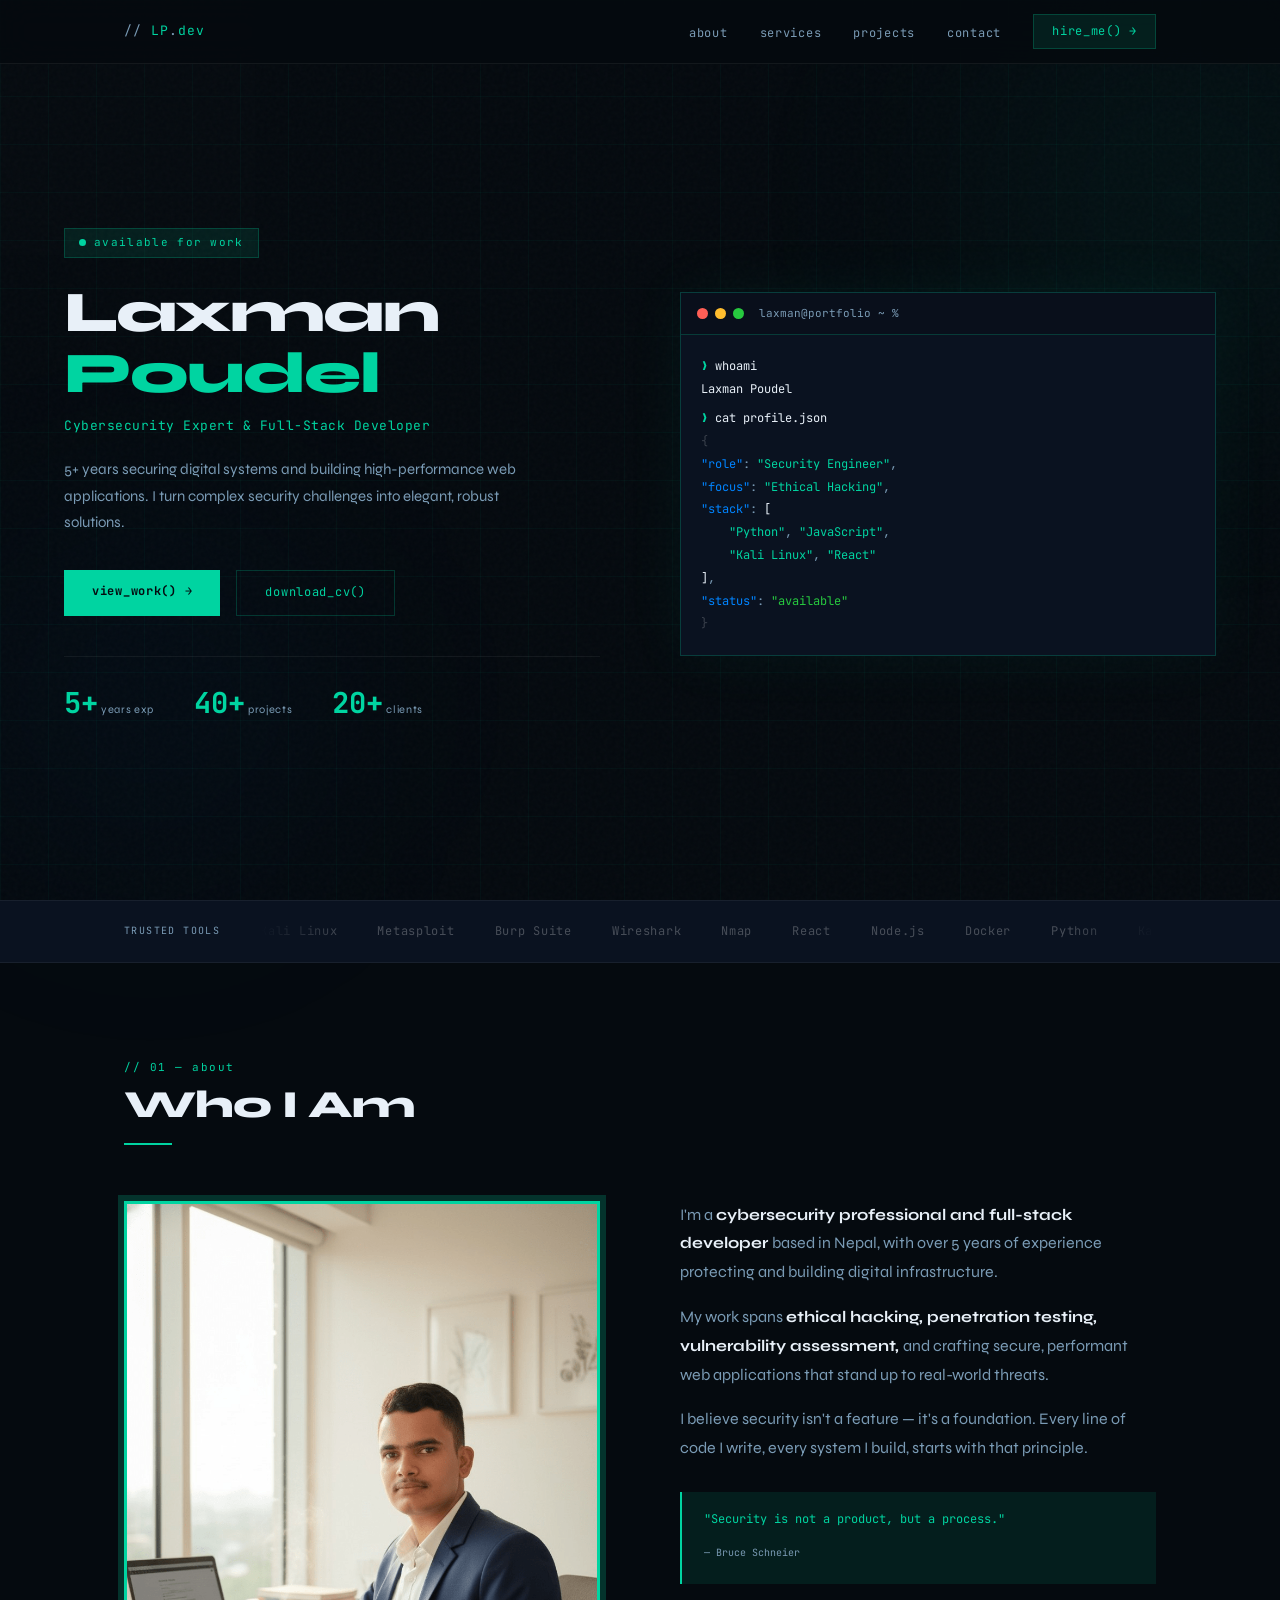
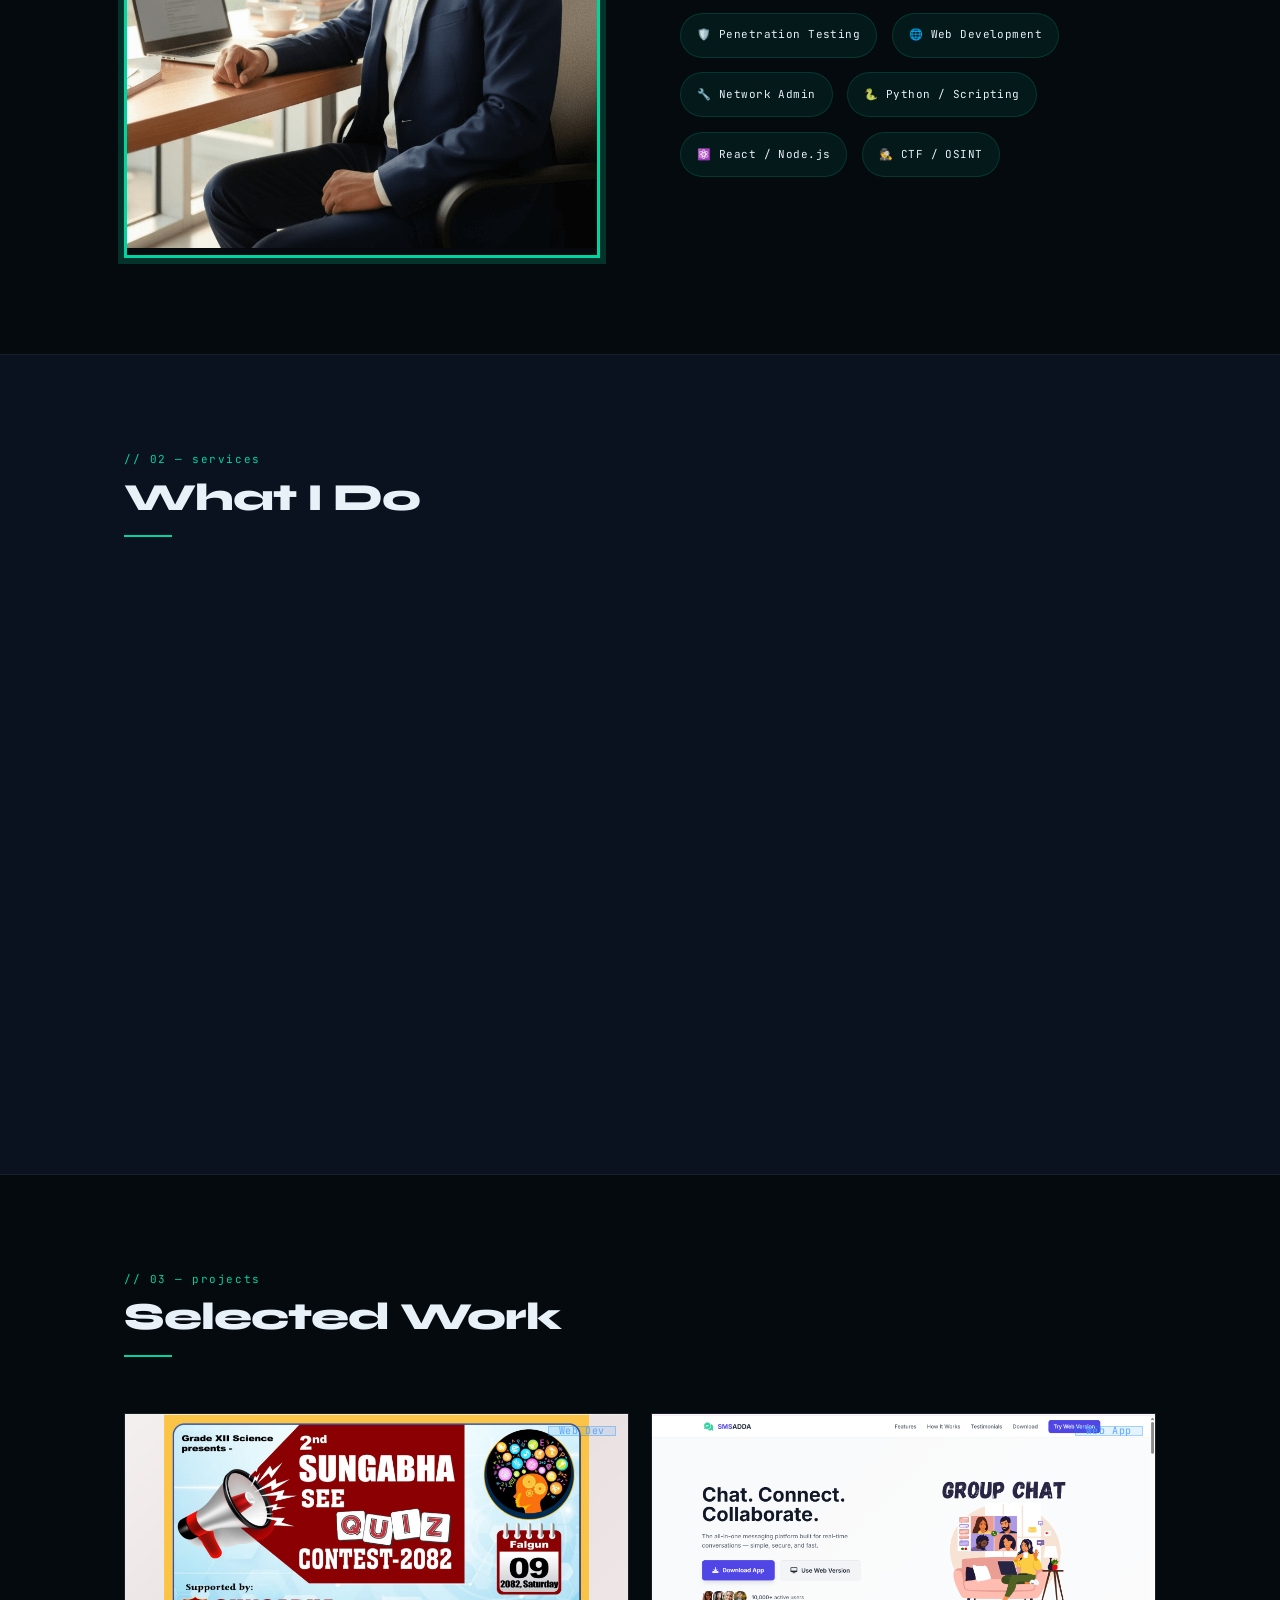
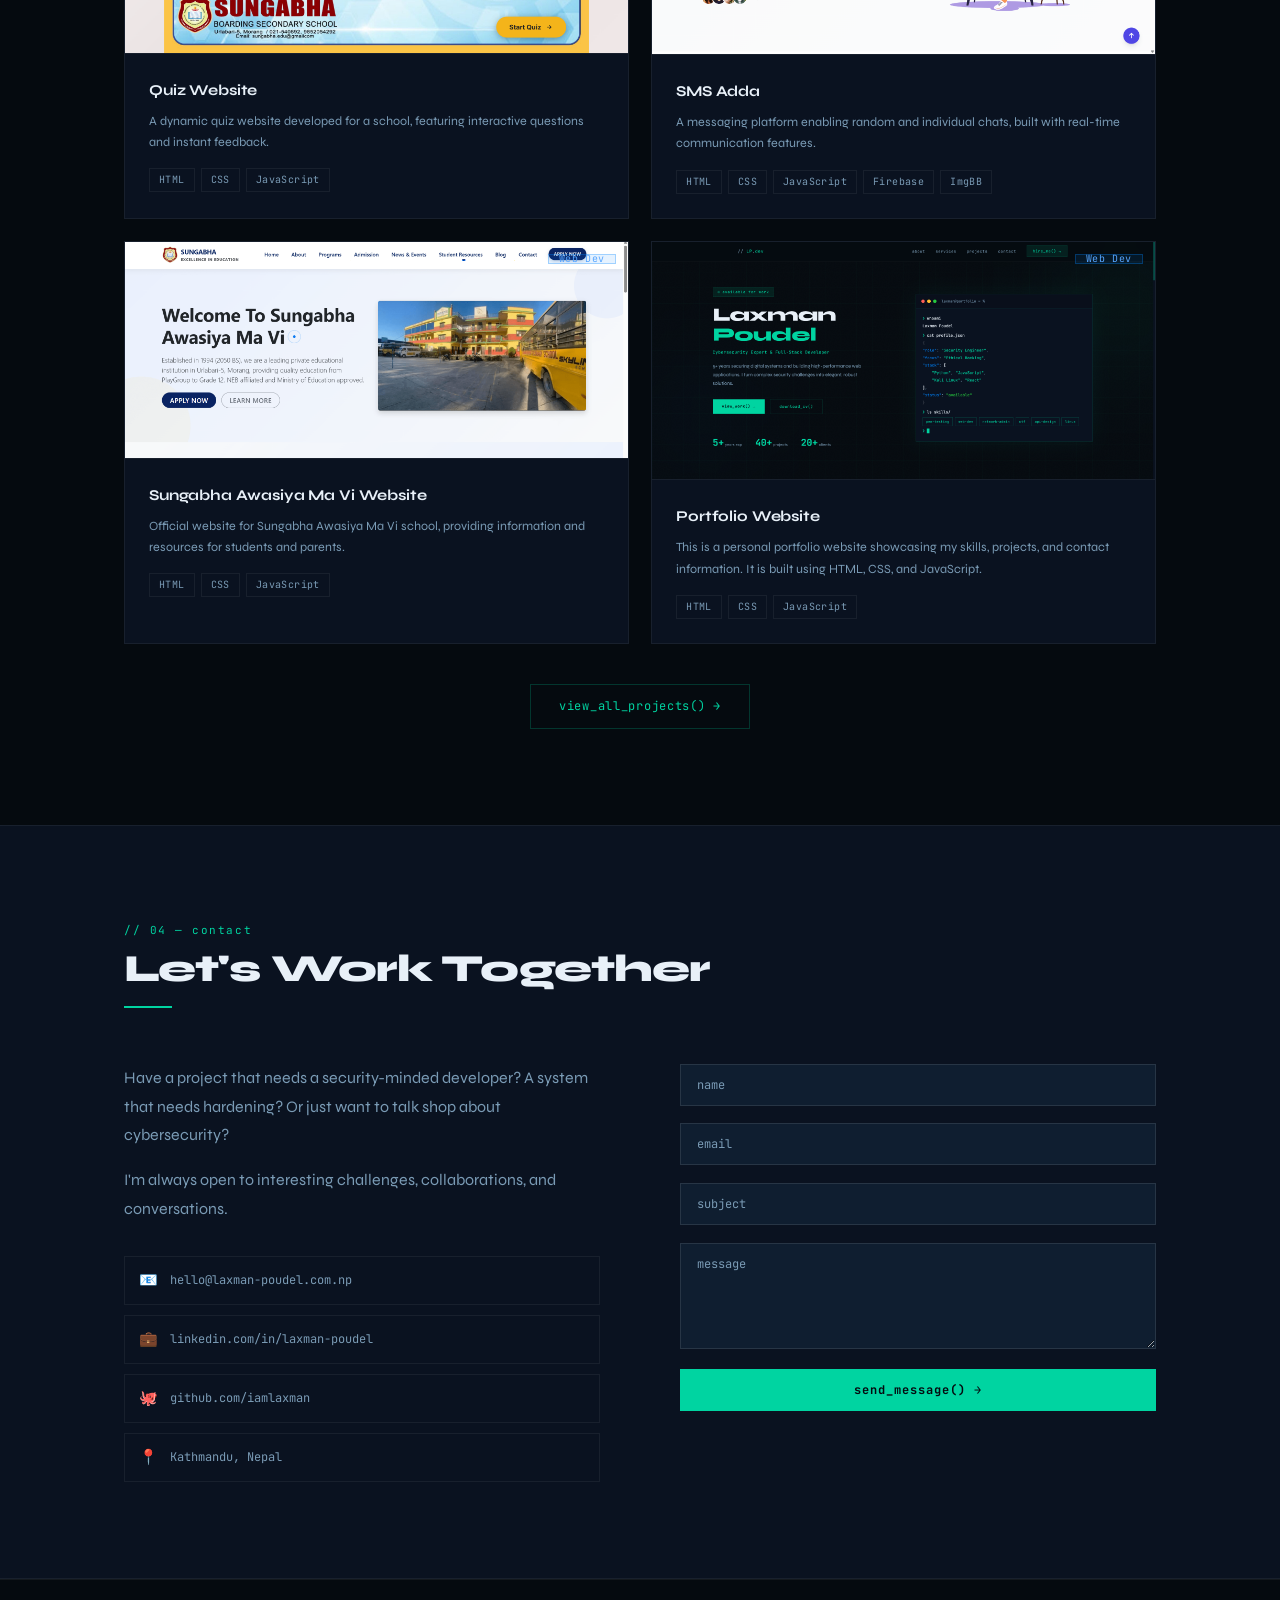
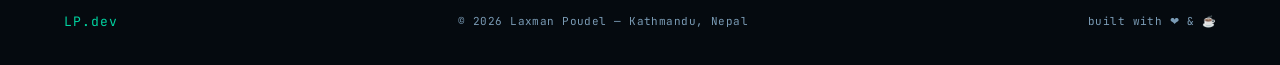
==== commit d8d7287d: "Update email contact in index.html" ====
--- a/index.html
+++ b/index.html
@@ -533,11 +533,11 @@
             <div class="contact-links" role="list">
               <a
                 class="c-link"
-                href="mailto:ethical.laxman@gmail.com"
+                href="mailto:hello@laxman-poudel.com.np"
                 role="listitem"
               >
                 <span class="c-link-icon" aria-hidden="true">📧</span>
-                ethical.laxman@gmail.com
+                hello@laxman-poudel.com.np 
               </a>
               <a
                 class="c-link"
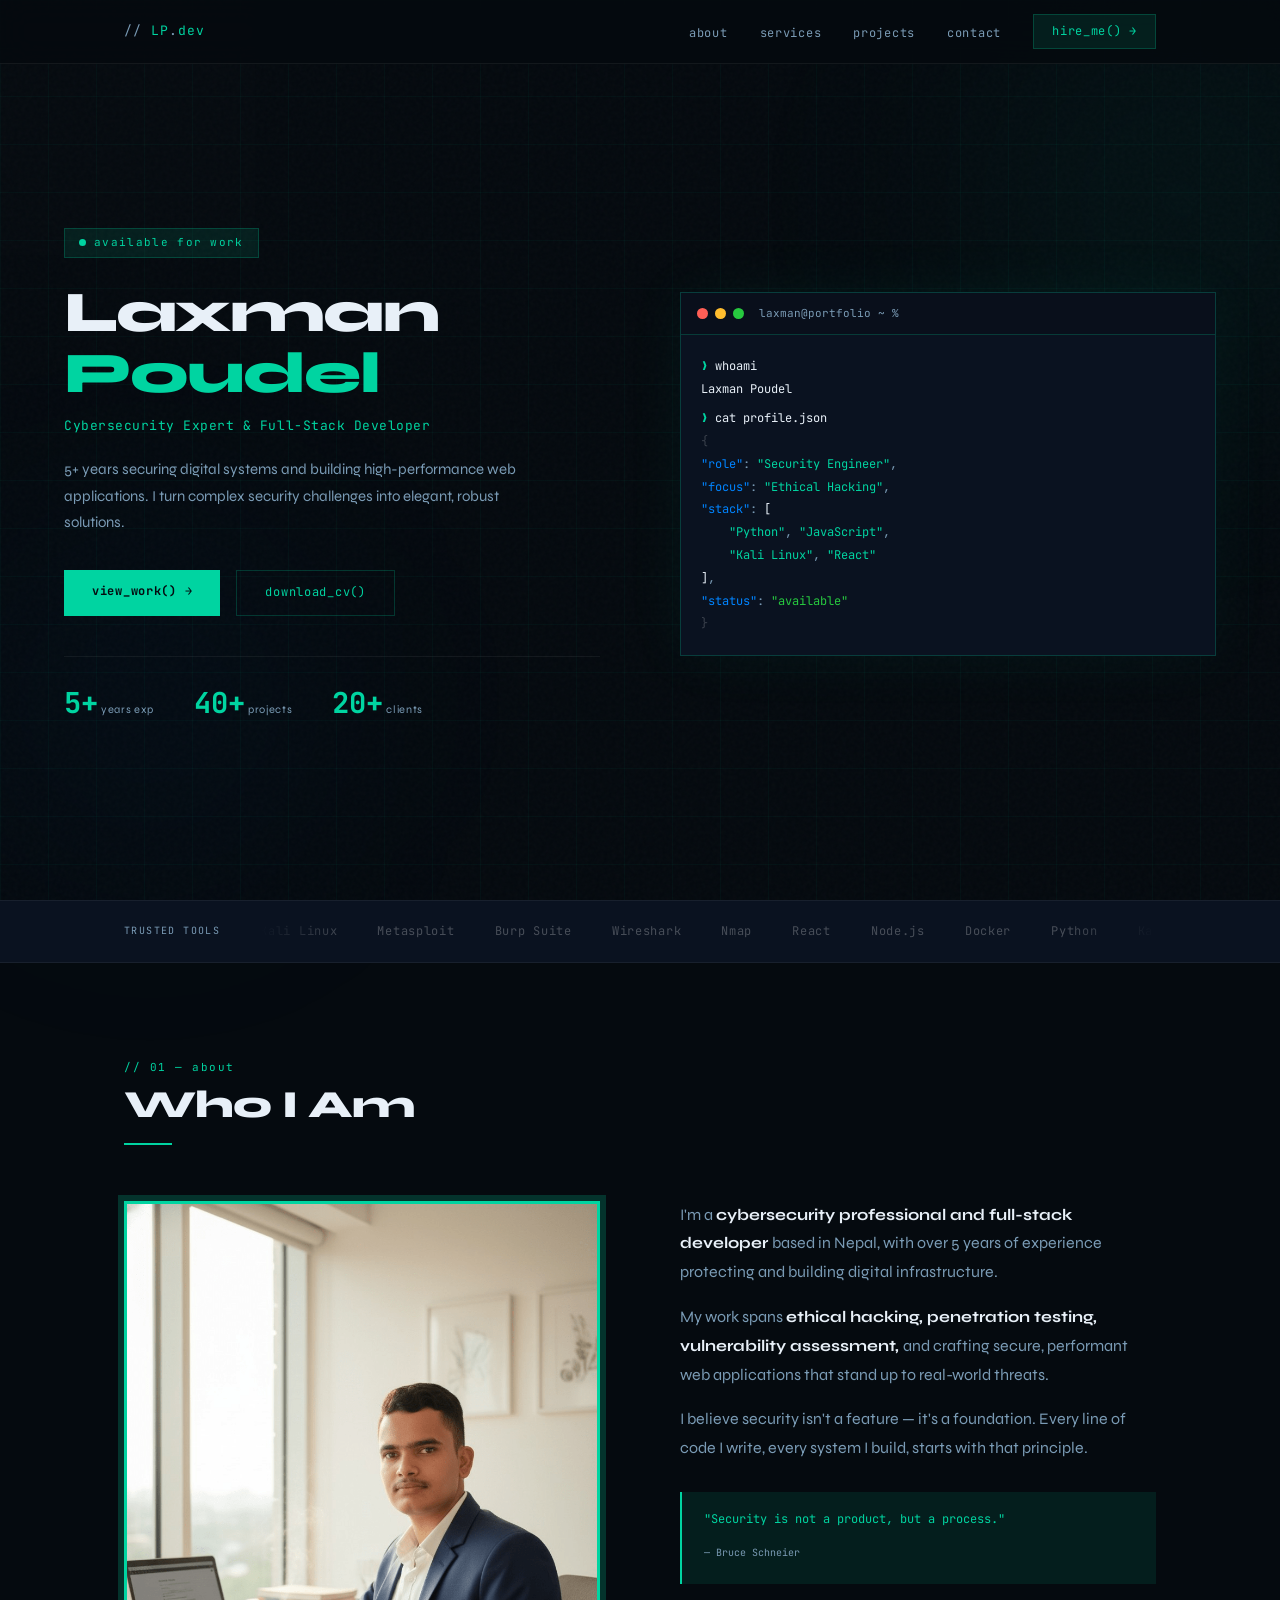
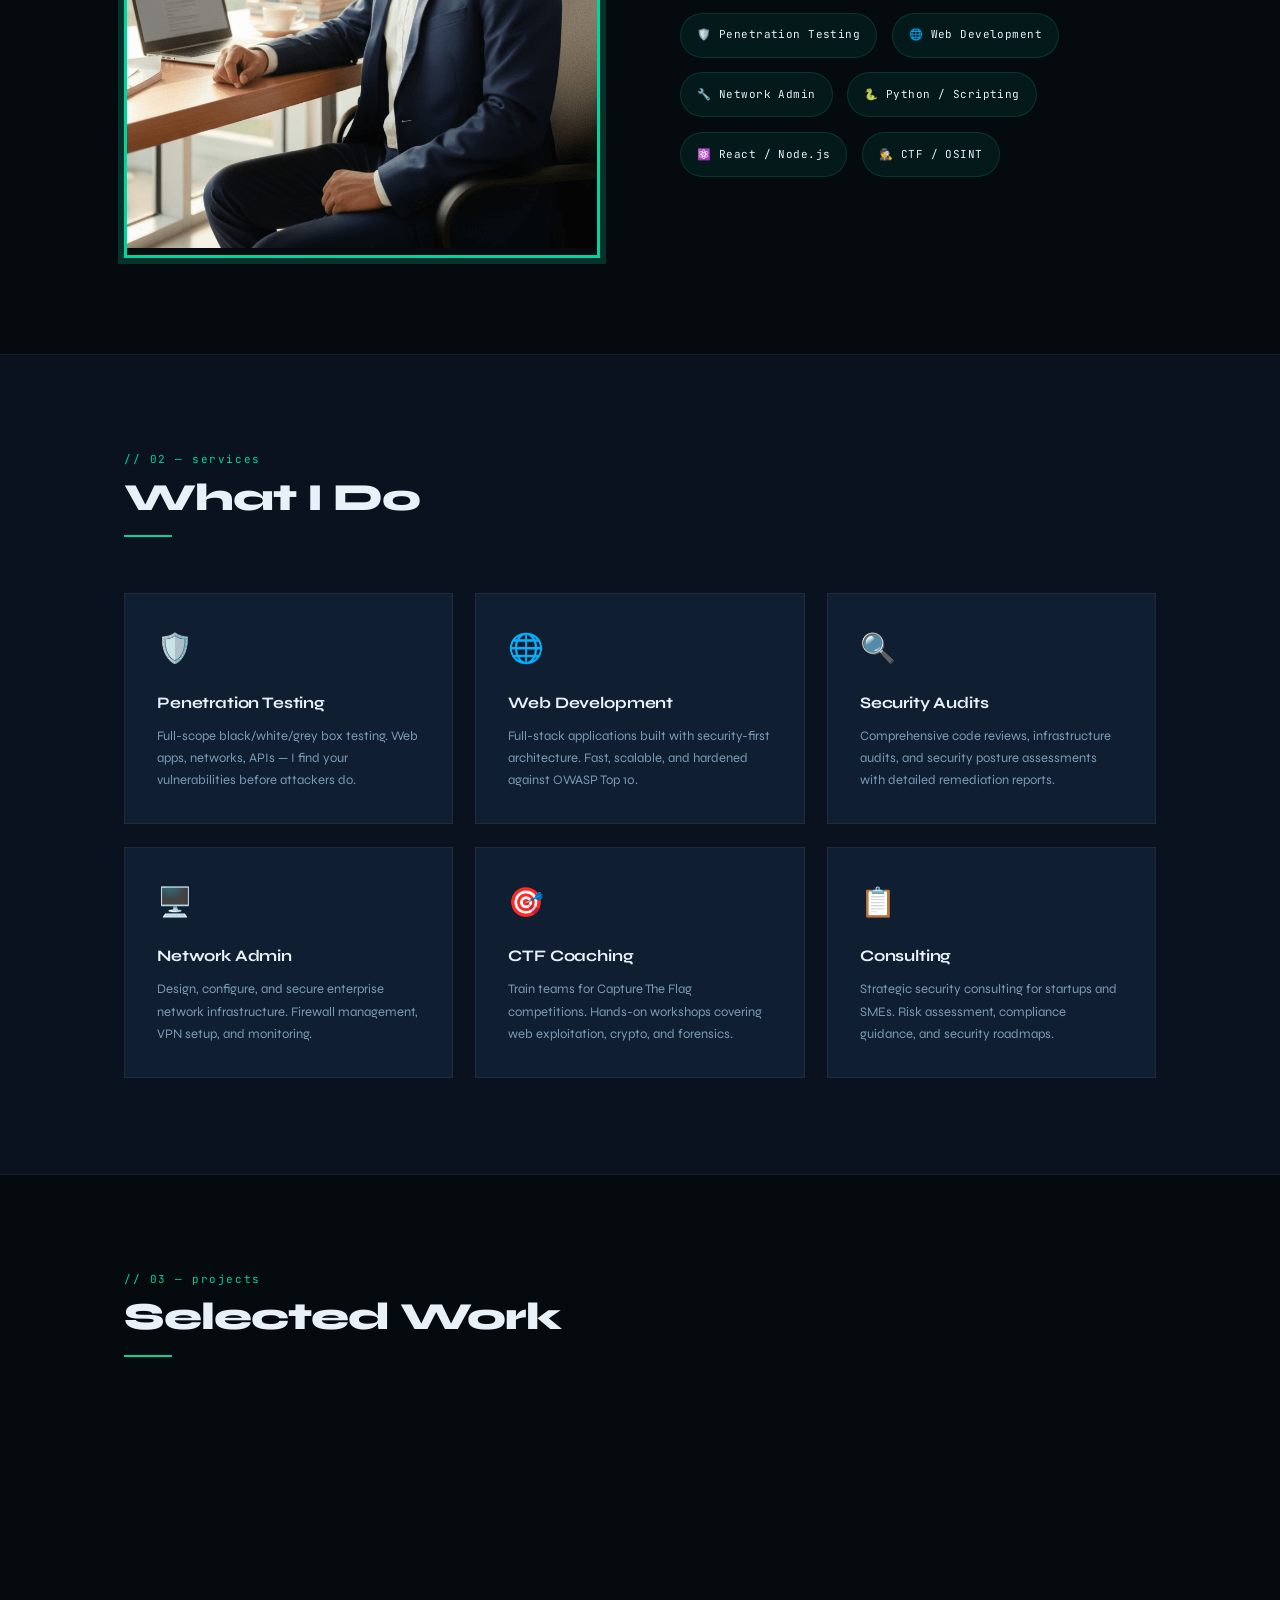
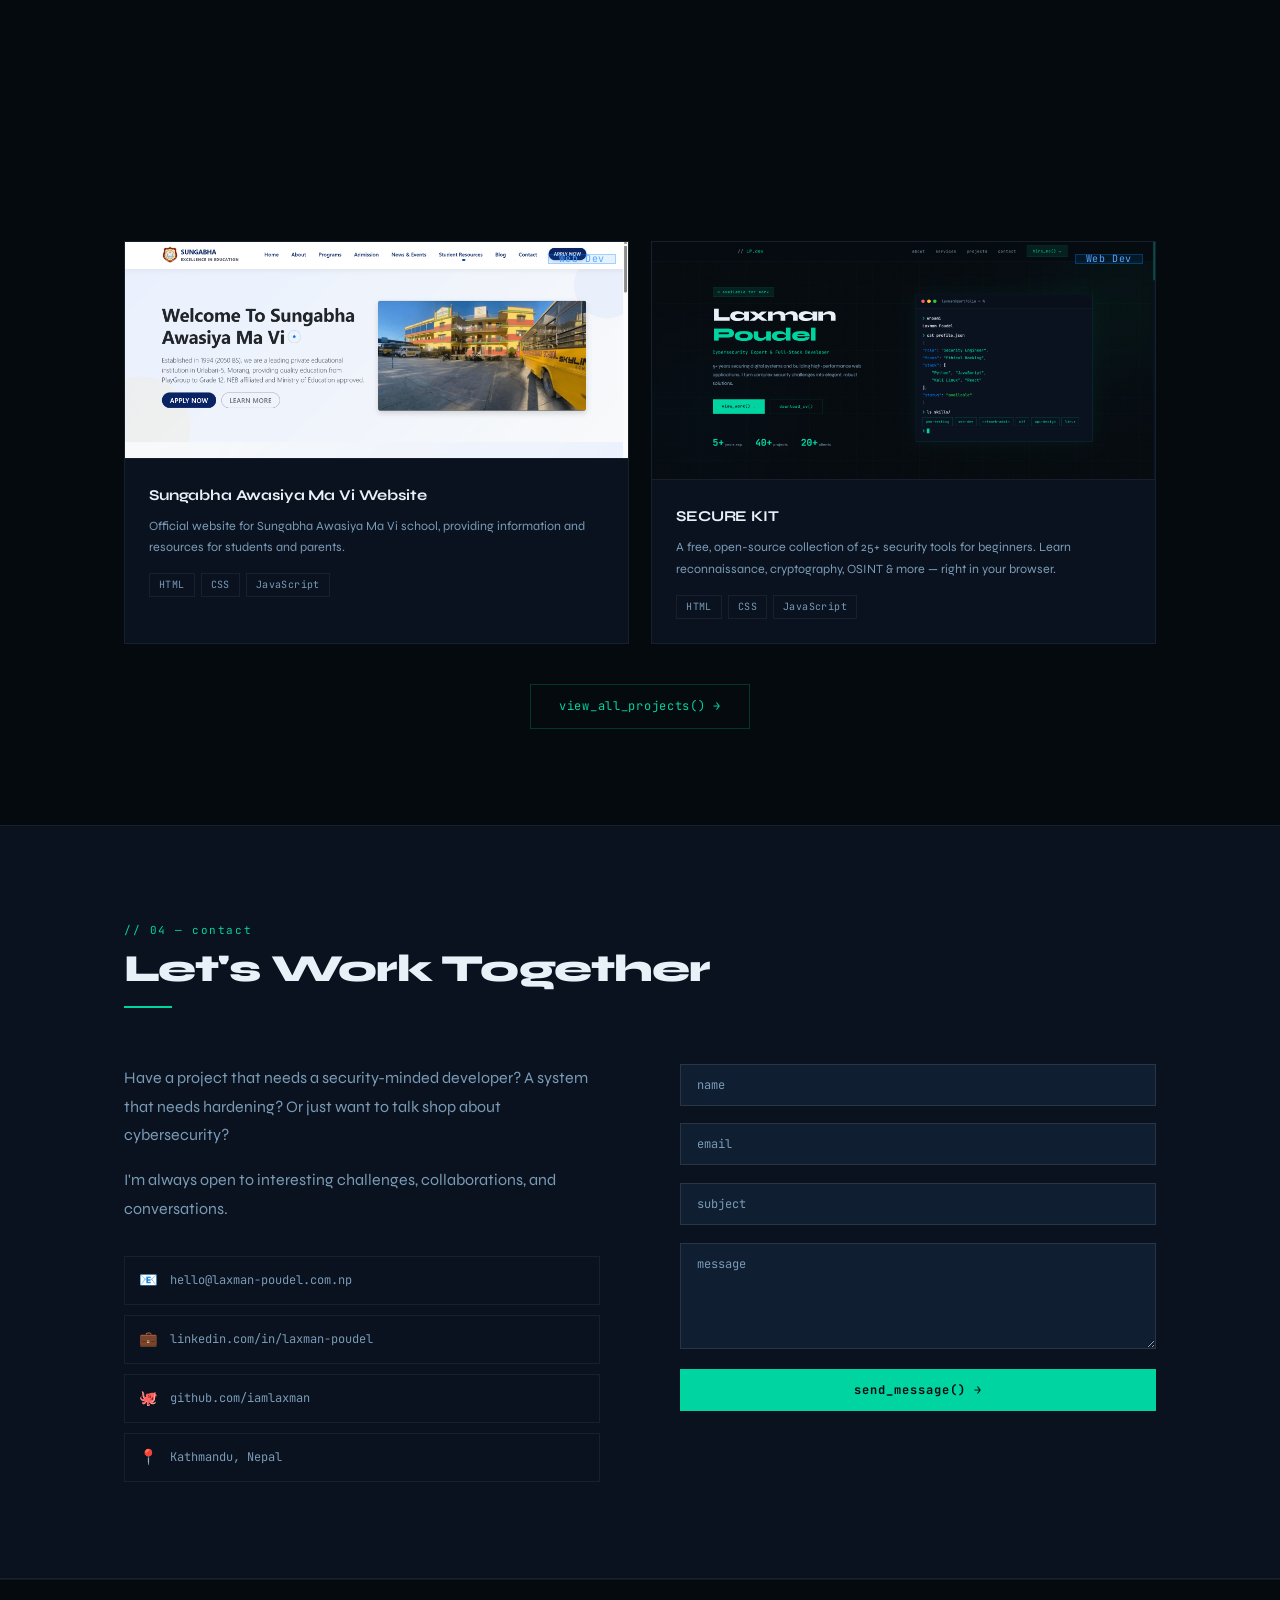
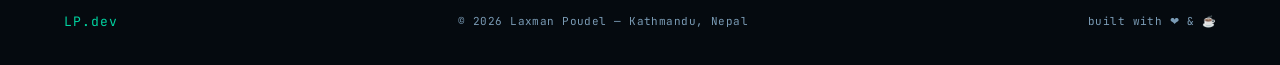
==== commit 40b029e3: "Update index.html" ====
--- a/index.html
+++ b/index.html
@@ -479,18 +479,17 @@
             <div class="proj-img" aria-hidden="true">
               <img
                 src="images/project_04.png"
-                alt="Portfolio Website Project"
+                alt="secure kit"
                 loading="lazy"
                 decoding="async"
               />
               <span class="proj-badge badge-web">Web Dev</span>
             </div>
             <div class="proj-body">
-              <h3 class="proj-title">Portfolio Website</h3>
+              <h3 class="proj-title">SECURE KIT</h3>
               <p class="proj-desc">
-                This is a personal portfolio website showcasing my skills,
-                projects, and contact information. It is built using HTML, CSS,
-                and JavaScript.
+              A free, open-source collection of 25+ security tools for beginners.
+              Learn reconnaissance, cryptography, OSINT & more — right in your browser.
               </p>
               <div class="proj-tech" role="list" aria-label="Technologies used">
                 <span role="listitem">HTML</span><span role="listitem">CSS</span
